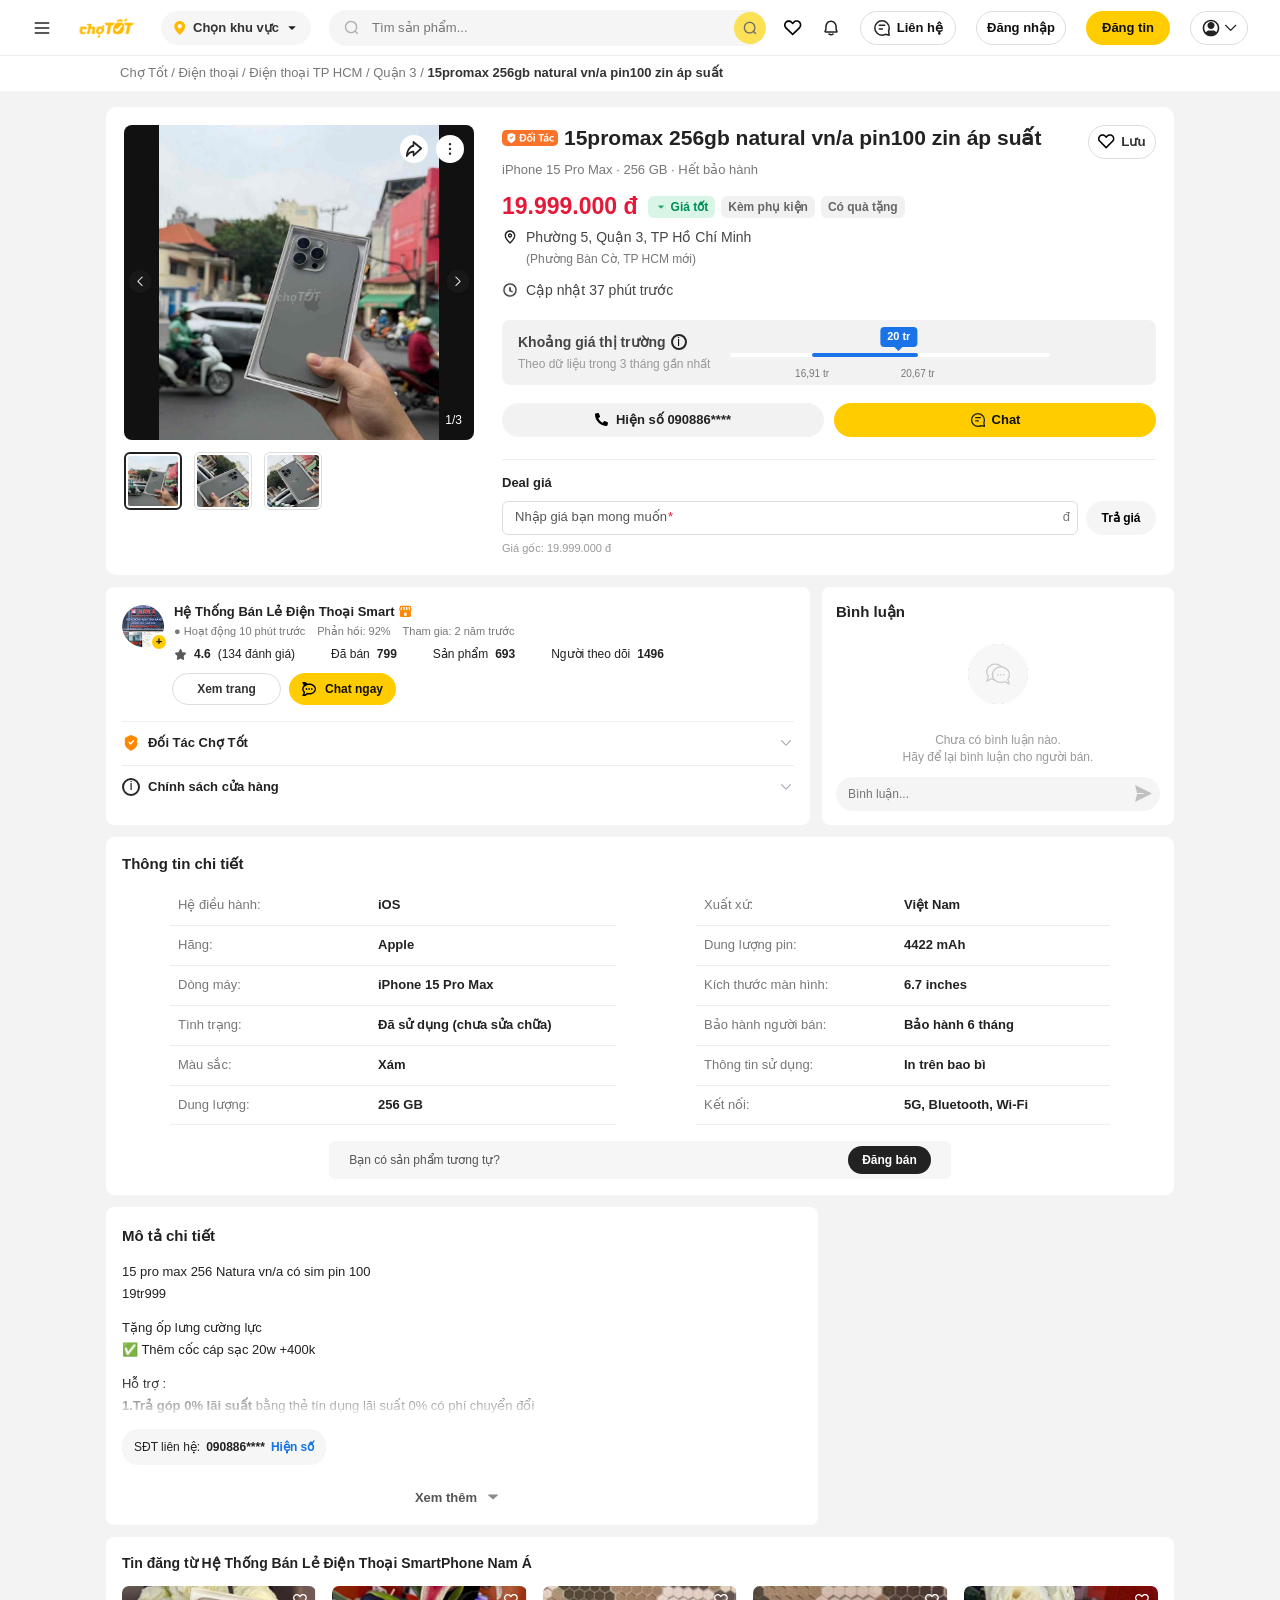
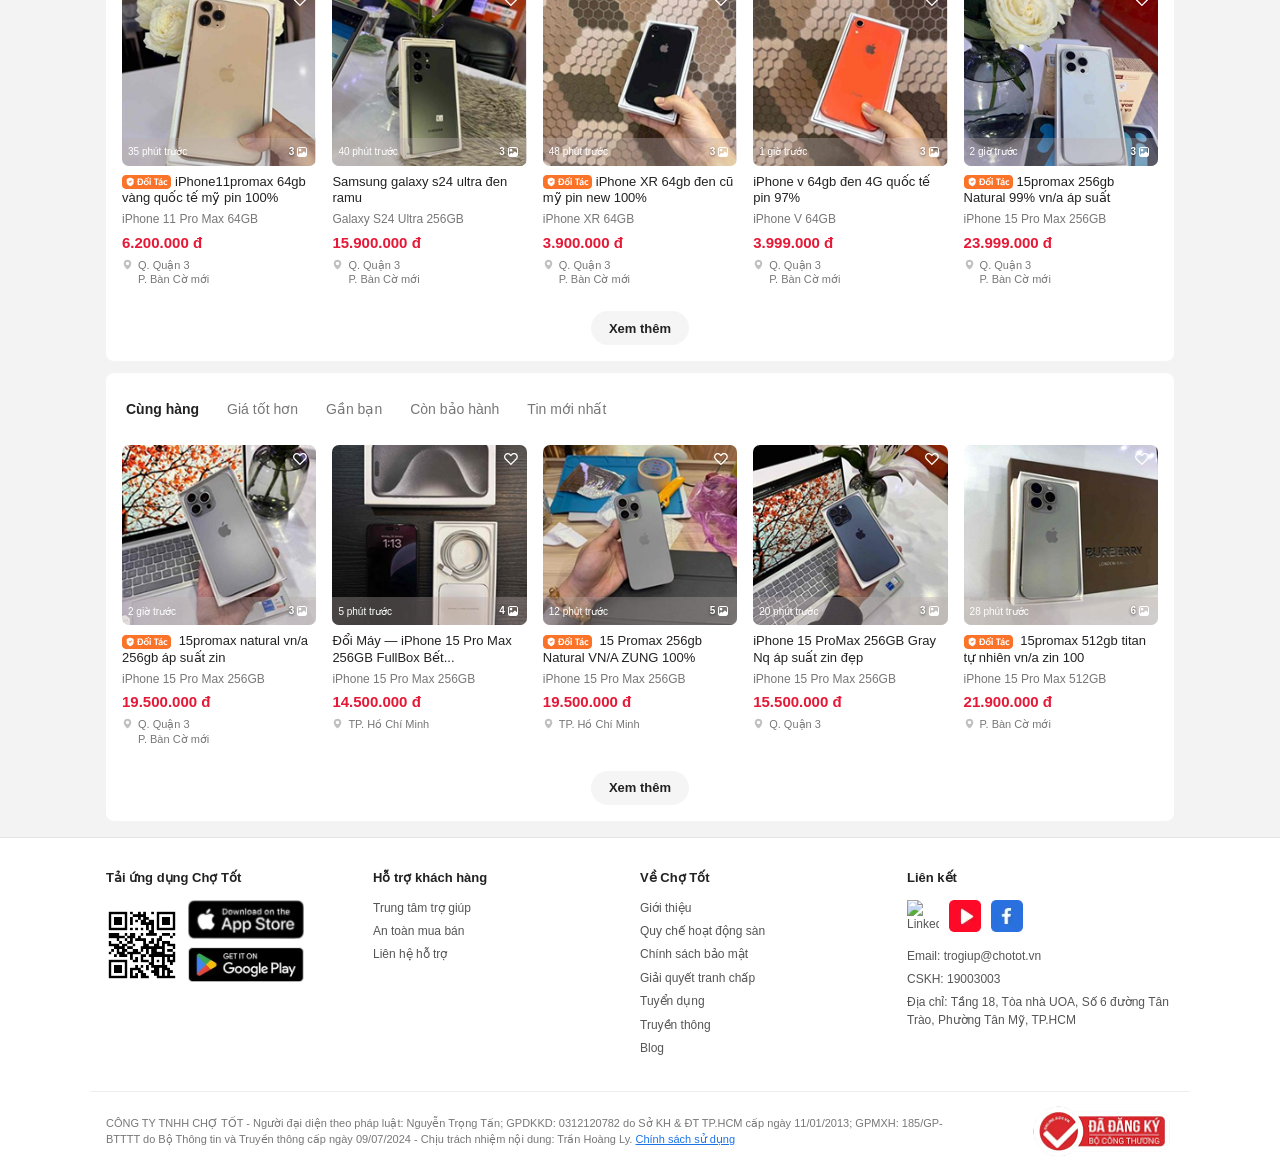
==== elt.html @ 28047e74 "Add all project files" ====
<!DOCTYPE html>
<html lang="vi">
<head>
<meta charset="UTF-8">
<meta name="viewport" content="width=device-width, initial-scale=1.0">
<title>Chi tiết sản phẩm - Chợ Tốt</title>
<link rel="stylesheet" href="elt.css">
</head>
<body>

<!-- HEADER -->
<header class="top-header">
  <div class="header-left">
    <button class="menu-btn"><img src="images/3_gach_ngang.svg" alt="menu"></button>
    <a class="logo" href="https://www.chotot.com/"><img src="images/cho_tot.svg" alt="Chợ Tốt"></a>
    <button class="area-btn">
      <img src="images/dia_diem_vang.svg" alt="" class="area-btn-icon-location">
      Chọn khu vực
      <img src="images/thanh_tam_giac.svg" alt="" class="area-btn-icon-arrow">
    </button>
  </div>

  <div class="search-box search-box--wide">
    <img src="images/tim_kiem.svg" alt="">
    <input type="text" placeholder="Tìm sản phẩm...">
    <img src="images/search_vang.svg" alt="" class="search-vang">
  </div>

  <div class="header-actions header-actions--spaced">
    <button><img src="images/yeu.svg" alt=""></button>
    <button><img src="images/thong_bao.svg" alt=""></button>
    <button class="contact-btn"><img src="images/lien_he.svg" alt=""> Liên hệ</button>
    <button class="login login-btn">Đăng nhập</button>
    <button class="post-btn">Đăng tin</button>
    <button class="user-btn login-btn">
      <img class="user-icon" src="images/icon_user.svg" alt="">
      <img class="user-arrow" src="images/mui_ten.svg" alt="">
  </button>
  </div>
</header>

<div class="breadcrumb">
  <div class="breadcrumb-inner page">
    Chợ Tốt / Điện thoại / Điện thoại TP HCM / Quận 3 / 
    <strong>15promax 256gb natural vn/a pin100 zin áp suất</strong>
  </div>
</div>

<main class="page">

  <!-- PRODUCT HERO: khung trắng đầu tiên (gallery trái + product-info phải) -->
  <section class="product-hero">

    <!-- Gallery -->
    <div class="gallery">
      <!-- Ảnh lớn -->
      <div class="main-photo">
        <img id="main-product-image" src="images/anh_dt1.jpg" alt="Main image">
        <button class="gallery-nav gallery-nav--left" onclick="prevImage()">
          <img src="images/mui_ten_trai_elt.svg" alt="">
        </button>

        <button class="gallery-nav gallery-nav--right" onclick="nextImage()">
          <img src="images/mui_ten_phai_elt.svg" alt="">
        </button>
        <div class="photo-count">1/3</div>
        <div class="photo-tools">
          <button><img src="images/share.svg" alt=""></button>
          <button><img src="images/3_dau_cham_elt.svg" alt=""></button>
        </div>
      </div>

      <!-- Thumbnail nhỏ -->
      <div class="thumb-list">
        <img src="images/anh_dt1.jpg" alt="" onclick="changeImage(this)" class="thumb active">
        <img src="images/anh_dt2.jpg" alt="" onclick="changeImage(this)" class="thumb">
        <img src="images/anh_dt3.jpg" alt="" onclick="changeImage(this)" class="thumb">
      </div>
    </div>

    <!-- Product Info -->
    <div class="product-info">
      <div class="title-row">
        <div>
          <div class="title-heading-row">
            <img class="product-title-partner-icon" src="images/doi_tac.svg" alt="Đối tác">
            <h1 class="product-title">15promax 256gb natural vn/a pin100 zin áp suất</h1>
          </div>
          <p class="meta">iPhone 15 Pro Max · 256 GB · Hết bảo hành</p>
        </div>
        <button class="save-btn"><img src="images/yeu.svg" alt=""> Lưu</button>
      </div>

      <div class="price-row">
        <p class="price">19.999.000 đ</p>

        <div class="price-badges">
          <span class="price-badge price-badge-good">
            <img class="badge-arrow-img" src="images/mui_ten_gia_tot.svg" alt="">
            Giá tốt
          </span>
                    <span class="price-badge">Kèm phụ kiện</span>
          <span class="price-badge">Có quà tặng</span>
        </div>
      </div>
      <div class="address">
        <img src="images/dia_chi_elt.svg" alt="">
        <span class="address-text">Phường 5, Quận 3, TP Hồ Chí Minh<br><small class="address-sub">(Phường Bàn Cờ, TP HCM mới)</small></span>
      </div>
      <div class="time"><img src="images/dong_ho_elt.png" alt=""> <span class="time-text">Cập nhật 37 phút trước</span></div>
      <div class="market-box-wrapper">

        <div class="market-box">
          <div class="market-left-col">
            <div class="market-title">
              <strong class="market-title-text">Khoảng giá thị trường</strong>
              <span class="info-i">i</span>
            </div>
            <div class="market-subtitle-text">Theo dữ liệu trong 3 tháng gần nhất</div>
          </div>

          <div class="market-right-col">
            <div class="market-bar-wrap">
              <div class="market-bar-fill"></div>
              <div class="market-bar-thumb">20 tr</div>
              <div class="market-range">
                <span class="r-left market-value">16,91 tr</span>
                <span class="r-right market-value">20,67 tr</span>
              </div>
            </div>
          </div>
        </div>
      </div>

      

      <div class="contact-bar contact-bar--flex">
        <button class="phone-btn phone-btn--rounded" onclick="showPhoneNumber(this)">
          <img class="phone-btn-icon" src="images/goi.svg" alt="">
          Hiện số 090886****
        </button>
        <a class="chat-btn chat-btn--rounded" href="https://chat.chotot.com/chat/3DuUIQ1m7VkHxF9jQhexRF40J2k" target="_blank">
          <img src="images/lien_he.svg" alt=""> Chat
        </a>
      </div>

      <div class="offer-box">
        <h3>Deal giá</h3>
        <div class="offer-input offer-input--relative">
          <div class="offer-input-inner">
            <input type="text" id="offer-input-field" placeholder=" " class="offer-input-field">
            <span class="offer-placeholder">Nhập giá bạn mong muốn<span class="offer-required">*</span></span>
            <span class="offer-currency">đ</span>
          </div>
          <button>Trả giá</button>
        </div>
        <p>Giá gốc: 19.999.000 đ</p>
      </div>
    </div>

  </section>

  <!-- DƯỚI HERO: Seller (trái) + Bình luận (phải) -->
  <div class="seller-comment-row seller-comment-row--grid">

    <!-- Seller card -->
    <div class="box seller-card-v2">
      <!-- Hàng 1: avatar + tên + meta ngang -->
      <div class="sc-top">
        <div class="sc-avatar-wrap">
          <a href="https://www.chotot.com/cua-hang/hethongbanledienthoaismartphonenama?event_source=ad_view#ad_view" target="_blank"><img class="sc-avatar sc-avatar--lg" src="images/shop_elt.png" alt=""></a>
          
          <span class="sc-badge-plus">+</span>
        </div>
        <div class="sc-meta sc-meta--flex">
          <a href="https://www.chotot.com/cua-hang/hethongbanledienthoaismartphonenama?event_source=ad_view#ad_view" target="_blank">
            <h3 class="sc-name">
              Hệ Thống Bán Lẻ Điện Thoại Smart 
              <img src="images/nha_cam_elt.svg" alt="" class="sc-verified-icon">
            </h3>
          </a>
          
          <div class="sc-activity-row">
            <span>● Hoạt động 10 phút trước</span>
            <span>Phản hồi: 92%</span>
            <span>Tham gia: 2 năm trước</span>
          </div>
          <!-- Stats ngang -->
          <div class="sc-stats-row">
            <span class="sc-stat-item sc-stat-item--rating"><img src="images/sao_nho_elt.svg" alt="" class="sc-star-icon"> <strong>4.6</strong> (134 đánh giá)</span>
            <span class="sc-stat-item">Đã bán <strong>799</strong></span>
            <span class="sc-stat-item">Sản phẩm <strong>693</strong></span>
            <span class="sc-stat-item">Người theo dõi <strong>1496</strong></span>
          </div>
        </div>
      </div>

      <!-- Hàng 2: nút Xem trang + Chat ngay -->
      <div class="sc-actions sc-actions--custom">
        <button class="btn-view-shop btn-view-shop--sm">Xem trang</button>
        <button class="btn-chat-now btn-chat-now--sm">
          <img src="images/chat_ngay_elt.svg" alt="" class="btn-chat-icon"> Chat ngay
        </button>
      </div>

      <!-- Accordion: Đối Tác Chợ Tốt -->
      <div class="accordion-row">
        <span class="accordion-left">
          <img src="images/doi_tac_cho_tot.svg" alt="">
          Đối Tác Chợ Tốt
        </span>
        <span class="accordion-right">
          <img src="images/xuong_doi_tac_cho_tot.svg" alt="">
        </span>
      </div>

      <!-- Accordion: Chính sách cửa hàng -->
      <!-- Accordion: Chính sách cửa hàng -->
      <div class="accordion-shop">
        <span class="accordion-left">
          <span class="info-i">i</span>
          Chính sách cửa hàng
        </span>
        <span class="accordion-right">
          <img src="images/xuong_doi_tac_cho_tot.svg" alt="">
        </span>
      </div>
    </div>

    <!-- Bình luận -->
    <aside class="comment-box">
      <h2>Bình luận</h2>
      <div class="empty-comment">
        <img src="images/binh_luan_elt.png" alt="">
        <p>Chưa có bình luận nào.<br>Hãy để lại bình luận cho người bán.</p>
      </div>
      <div class="comment-input">
        <input type="text" placeholder="Bình luận...">
        <button><img src="images/mui_ten_gui_elt.svg" alt=""></button>
      </div>
    </aside>

  </div>

  <!-- Thông tin chi tiết + Mô tả (full width dưới seller+comment) -->
  <div class="detail-column">

    <section class="box specs">
      <h2>Thông tin chi tiết</h2>
      <div class="specs-2col">
        <div class="spec-row"><span>Hệ điều hành:</span><strong>iOS</strong></div>
        <div class="spec-row"><span>Xuất xứ:</span><strong>Việt Nam</strong></div>
        <div class="spec-row"><span>Hãng:</span><strong>Apple</strong></div>
        <div class="spec-row"><span>Dung lượng pin:</span><strong>4422 mAh</strong></div>
        <div class="spec-row"><span>Dòng máy:</span><strong>iPhone 15 Pro Max</strong></div>
        <div class="spec-row"><span>Kích thước màn hình:</span><strong>6.7 inches</strong></div>
        <div class="spec-row"><span>Tình trạng:</span><strong>Đã sử dụng (chưa sửa chữa)</strong></div>
        <div class="spec-row"><span>Bảo hành người bán:</span><strong>Bảo hành 6 tháng</strong></div>
        <div class="spec-row"><span>Màu sắc:</span><strong>Xám</strong></div>
        <div class="spec-row"><span>Thông tin sử dụng:</span><strong>In trên bao bì</strong></div>
        <div class="spec-row"><span>Dung lượng:</span><strong>256 GB</strong></div>
        <div class="spec-row"><span>Kết nối:</span><strong>5G, Bluetooth, Wi-Fi</strong></div>
      </div>
      <div class="report-row report-row--centered">
        <span>Bạn có sản phẩm tương tự?</span>
        <button>Đăng bán</button>
      </div>
    </section>

    <section class="box detail-desc detail-desc--styled">
      <h2>Mô tả chi tiết</h2>
      <div class="desc-collapsible collapsed" id="descContent">
        <p>15 pro max 256 Natura vn/a có sim pin 100<br>19tr999</p>
        <p class="desc-para">Tặng ốp lưng cường lực<br>✅ Thêm cốc cáp sạc 20w +400k</p>
        <p class="desc-para">Hỗ trợ :<br>
          <strong>1.Trả góp 0% lãi suất</strong> bằng thẻ tín dụng lãi suất 0% có phí chuyển đổi<br>
          2. Hỗ trợ trả góp bằng CMND và bằng lái hoặc căn cước công dân có chíp - Hồ sơ đơn giản - Chỉ cần CCCD - Duyệt nhanh 20 phút nhận máy ngay.
        </p>
        <p class="desc-para">🏠 Store 1: <strong>175 Cách Mạng Tháng 8, P.5, Q.3, TP.HCM.</strong></p>
      </div>
      <div class="phone-mini phone-mini--spaced">
        SĐT liên hệ: <strong class="hidden-phone">090886****</strong>
        <button class="btn-show-number" onclick="showPhoneNumberMini(this)">Hiện số</button>
      </div>
      <button class="show-more-btn" id="showMoreBtn" onclick="toggleDesc()">
        Xem thêm <img id="arrowImg" src="images/tam_giac_mo.svg" alt="" >
      </button>
    </section>
    

  </div>
  <!-- Tin đăng từ shop -->
  <section class="similar-section">
    <p class="shop-heading">Tin đăng từ <a href="#">Hệ Thống Bán Lẻ Điện Thoại SmartPhone Nam Á</a></p>
    <div class="product-grid">
      <article class="listing-card">
        <div class="listing-img">
          <img src="images/rao1.png" alt="">
          <span>35 phút trước</span>
          <button class="card-btn-heart">
            <img src="images/tym_rao_elt.svg" alt="Yêu thích">
          </button>

          <div class="card-btn-image-wrap">
            <b class="card-btn-image-number">3</b>
            <img class="card-btn-image" src="images/anh_rao_elt.svg" alt="">
          </div>
        </div>
        <h3 class="listing-title"><img src="images/doi_tac.svg" alt="Đối tác"><span>iPhone11promax 64gb vàng quốc tế mỹ pin 100%</span></h3>
        <p class="listing-meta">iPhone 11 Pro Max 64GB</p>
        <strong>6.200.000 đ</strong>
        <p class="listing-location"><img src="images/dia_chi.svg" alt=""> Q. Quận 3<br>P. Bàn Cờ mới</p>
      </article>
      <article class="listing-card">
        <div class="listing-img"><img src="images/rao2.png" alt=""><span>40 phút trước</span><button class="card-btn-heart"><img src="images/tym_rao_elt.svg" alt="Yêu thích"></button>
          <div class="card-btn-image-wrap">
            <b class="card-btn-image-number">3</b>
            <img class="card-btn-image" src="images/anh_rao_elt.svg" alt="">
          </div>
        </div>
        <h3 class="listing-title"><span>Samsung galaxy s24 ultra đen ramu</span></h3>
        <p class="listing-meta">Galaxy S24 Ultra 256GB</p>
        <strong>15.900.000 đ</strong>
        <p class="listing-location"><img src="images/dia_chi.svg" alt=""> Q. Quận 3<br>P. Bàn Cờ mới</p>
      </article>
      <article class="listing-card">
        <div class="listing-img"><img src="images/rao3.png" alt=""><span>48 phút trước</span><button class="card-btn-heart"><img src="images/tym_rao_elt.svg" alt="Yêu thích"></button>
          <div class="card-btn-image-wrap">
            <b class="card-btn-image-number">3</b>
            <img class="card-btn-image" src="images/anh_rao_elt.svg" alt="">
          </div>
        </div>
        <h3 class="listing-title"><img src="images/doi_tac.svg" alt="Đối tác"><span>iPhone XR 64gb đen cũ mỹ pin new 100%</span></h3>
        <p class="listing-meta">iPhone XR 64GB</p>
        <strong>3.900.000 đ</strong>
        <p class="listing-location"><img src="images/dia_chi.svg" alt=""> Q. Quận 3<br>P. Bàn Cờ mới</p>
      </article>
      <article class="listing-card">
        <div class="listing-img"><img src="images/rao4.png" alt=""><span>1 giờ trước</span><button class="card-btn-heart"><img src="images/tym_rao_elt.svg" alt="Yêu thích"></button>
          <div class="card-btn-image-wrap">
            <b class="card-btn-image-number">3</b>
            <img class="card-btn-image" src="images/anh_rao_elt.svg" alt="">
          </div>
        </div>
        <h3 class="listing-title"><span>iPhone v 64gb đen 4G quốc tế pin 97%</span></h3>
        <p class="listing-meta">iPhone V 64GB</p>
        <strong>3.999.000 đ</strong>
        <p class="listing-location"><img src="images/dia_chi.svg" alt=""> Q. Quận 3<br>P. Bàn Cờ mới</p>
      </article>
      <article class="listing-card">
        <div class="listing-img"><img src="images/rao5.png" alt=""><span>2 giờ trước</span><button class="card-btn-heart"><img src="images/tym_rao_elt.svg" alt="Yêu thích"></button>
          <div class="card-btn-image-wrap">
            <b class="card-btn-image-number">3</b>
            <img class="card-btn-image" src="images/anh_rao_elt.svg" alt="">
          </div>
        </div>
        <h3 class="listing-title"><img src="images/doi_tac.svg" alt="Đối tác"><span>15promax 256gb Natural 99% vn/a áp suất</span></h3>
        <p class="listing-meta">iPhone 15 Pro Max 256GB</p>
        <strong>23.999.000 đ</strong>
        <p class="listing-location"><img src="images/dia_chi.svg" alt=""> Q. Quận 3<br>P. Bàn Cờ mới</p>
      </article>
    </div>
    <button class="load-more">Xem thêm</button>
  </section>

  <!-- Tabs: Cùng hàng / Giá tốt hơn / Gần bạn / Còn bảo hành / Tin mới nhất -->
  <!-- Tabs: Cùng hàng / Giá tốt hơn / Gần bạn / Còn bảo hành / Tin mới nhất -->
  <section class="similar-section">
    <div class="tab-bar">
      <button class="tab-btn active" onclick="setTab(this, 'cung-hang')">Cùng hàng</button>
      <button class="tab-btn" onclick="setTab(this, 'gia-tot-hon')">Giá tốt hơn</button>
      <button class="tab-btn" onclick="setTab(this, 'cung-hang')">Gần bạn</button>
      <button class="tab-btn" onclick="setTab(this, 'gia-tot-hon')">Còn bảo hành</button>
      <button class="tab-btn" onclick="setTab(this, 'cung-hang')">Tin mới nhất</button>
    </div>

    <!-- TAB: CÙNG HÀNG -->
    <div class="product-grid tab-content active" id="cung-hang">
      <article class="listing-card">
        <div class="listing-img">
          <img src="images/cunghang_1.png" alt="">
          <span>2 giờ trước</span>
          <button class="card-btn-heart">
            <img src="images/tym_rao_elt.svg" alt="Yêu thích">
          </button>
          <div class="card-btn-image-wrap">
            <b class="card-btn-image-number">3</b>
            <img class="card-btn-image" src="images/anh_rao_elt.svg" alt="">
          </div>
        </div>
        <h3 class="listing-title">
          <img src="images/doi_tac.svg" alt="Đối tác">
          <span>15promax natural vn/a 256gb áp suất zin</span>
        </h3>
        <p class="listing-meta">iPhone 15 Pro Max 256GB</p>
        <strong>19.500.000 đ</strong>
        <p class="listing-location">
          <img src="images/dia_chi.svg" alt=""> Q. Quận 3<br>P. Bàn Cờ mới
        </p>
      </article>

      <article class="listing-card">
        <div class="listing-img">
          <img src="images/cunghang_2.png" alt="">
          <span>5 phút trước</span>
          <button class="card-btn-heart">
            <img src="images/tym_rao_elt.svg" alt="Yêu thích">
          </button>
          <div class="card-btn-image-wrap">
            <b class="card-btn-image-number">4</b>
            <img class="card-btn-image" src="images/anh_rao_elt.svg" alt="">
          </div>
        </div>
        <h3 class="listing-title">
          <span>Đổi Máy — iPhone 15 Pro Max 256GB FullBox Bết...</span>
        </h3>
        <p class="listing-meta">iPhone 15 Pro Max 256GB</p>
        <strong>14.500.000 đ</strong>
        <p class="listing-location">
          <img src="images/dia_chi.svg" alt=""> TP. Hồ Chí Minh
        </p>
      </article>

      <article class="listing-card">
        <div class="listing-img">
          <img src="images/cunghang_3.png" alt="">
          <span>12 phút trước</span>
          <button class="card-btn-heart">
            <img src="images/tym_rao_elt.svg" alt="Yêu thích">
          </button>
          <div class="card-btn-image-wrap">
            <b class="card-btn-image-number">5</b>
            <img class="card-btn-image" src="images/anh_rao_elt.svg" alt="">
          </div>
        </div>
        <h3 class="listing-title">
          <img src="images/doi_tac.svg" alt="Đối tác">
          <span>15 Promax 256gb Natural VN/A ZUNG 100%</span>
        </h3>
        <p class="listing-meta">iPhone 15 Pro Max 256GB</p>
        <strong>19.500.000 đ</strong>
        <p class="listing-location">
          <img src="images/dia_chi.svg" alt=""> TP. Hồ Chí Minh
        </p>
      </article>

      <article class="listing-card">
        <div class="listing-img">
          <img src="images/cunghang_4.png" alt="">
          <span>20 phút trước</span>
          <button class="card-btn-heart">
            <img src="images/tym_rao_elt.svg" alt="Yêu thích">
          </button>
          <div class="card-btn-image-wrap">
            <b class="card-btn-image-number">3</b>
            <img class="card-btn-image" src="images/anh_rao_elt.svg" alt="">
          </div>
        </div>
        <h3 class="listing-title">
          <span>iPhone 15 ProMax 256GB Gray Nq áp suất zin đẹp</span>
        </h3>
        <p class="listing-meta">iPhone 15 Pro Max 256GB</p>
        <strong>15.500.000 đ</strong>
        <p class="listing-location">
          <img src="images/dia_chi.svg" alt=""> Q. Quận 3
        </p>
      </article>

      <article class="listing-card">
        <div class="listing-img">
          <img src="images/cunghang_5.png" alt="">
          <span>28 phút trước</span>
          <button class="card-btn-heart">
            <img src="images/tym_rao_elt.svg" alt="Yêu thích">
          </button>
          <div class="card-btn-image-wrap">
            <b class="card-btn-image-number">6</b>
            <img class="card-btn-image" src="images/anh_rao_elt.svg" alt="">
          </div>
        </div>
        <h3 class="listing-title">
          <img src="images/doi_tac.svg" alt="Đối tác">
          <span>15promax 512gb titan tự nhiên vn/a zin 100</span>
        </h3>
        <p class="listing-meta">iPhone 15 Pro Max 512GB</p>
        <strong>21.900.000 đ</strong>
        <p class="listing-location">
          <img src="images/dia_chi.svg" alt=""> P. Bàn Cờ mới
        </p>
      </article>
    </div>

    <!-- TAB: GIÁ TỐT HƠN -->
    <div class="product-grid tab-content" id="gia-tot-hon">
      <article class="listing-card">
        <div class="listing-img">
          <img src="images/giatothon_1.png" alt="">
          <span>30 phút trước</span>

          <img class="card-video-icon" src="images/video.svg" alt="Video">

          <button class="card-btn-heart">
            <img src="images/tym_rao_elt.svg" alt="Yêu thích">
          </button>

          <div class="card-btn-image-wrap">
            <b class="card-btn-image-number">6</b>
            <img class="card-btn-image" src="images/anh_rao_elt.svg" alt="">
          </div>
        </div>
        <h3 class="listing-title">
          <span>Apple iPhone 15 Pro Max 256GB VN/A</span>
        </h3>
        <p class="listing-meta">iPhone 15 Pro Max 256GB</p>
        <strong>18.900.000 đ</strong>
        <p class="listing-location">
          <img src="images/dia_chi.svg" alt=""> Q. Quận 3
        </p>
      </article>

      <article class="listing-card">
        <div class="listing-img">
          <img src="images/giatothon_2.png" alt="">
          <span>35 phút trước</span>
          <button class="card-btn-heart">
            <img src="images/tym_rao_elt.svg" alt="Yêu thích">
          </button>
          <div class="card-btn-image-wrap">
            <b class="card-btn-image-number">5</b>
            <img class="card-btn-image" src="images/anh_rao_elt.svg" alt="">
          </div>
        </div>
        <h3 class="listing-title">
          <img src="images/doi_tac.svg" alt="Đối tác">
          <span>15promax-natural 256GB VN/A đẹp keng áp suất zin</span>
        </h3>
        <p class="listing-meta">iPhone 15 Pro Max 256GB</p>
        <strong>18.999.000 đ</strong>
        <p class="listing-location">
          <img src="images/dia_chi.svg" alt=""> Q. Quận 3
        </p>
      </article>

      <article class="listing-card">
        <div class="listing-img">
          <img src="images/giatothon_3.png" alt="">
          <img class="card-video-icon" src="images/video.svg" alt="Video">
          <span>42 phút trước</span>
          <button class="card-btn-heart">
            <img src="images/tym_rao_elt.svg" alt="Yêu thích">
          </button>
          <div class="card-btn-image-wrap">
            <b class="card-btn-image-number">3</b>
            <img class="card-btn-image" src="images/anh_rao_elt.svg" alt="">
          </div>
        </div>
        <h3 class="listing-title">
          <span>Samsung Galaxy s24 ultra đen ramu fullbox</span>
        </h3>
        <p class="listing-meta">Galaxy S24 Ultra 256GB</p>
        <strong>17.990.000 đ</strong>
        <p class="listing-location">
          <img src="images/dia_chi.svg" alt=""> TP. Hồ Chí Minh
        </p>
      </article>

      <article class="listing-card">
        <div class="listing-img">
          <img src="images/giatothon_4.png" alt="">
          <span>50 phút trước</span>
          <button class="card-btn-heart">
            <img src="images/tym_rao_elt.svg" alt="Yêu thích">
          </button>
          <div class="card-btn-image-wrap">
            <b class="card-btn-image-number">5</b>
            <img class="card-btn-image" src="images/anh_rao_elt.svg" alt="">
          </div>
        </div>
        <h3 class="listing-title">
          <img src="images/doi_tac.svg" alt="Đối tác">
          <span>15promax 256GB Natural VN/A đen áp suất zin fullbox</span>
        </h3>
        <p class="listing-meta">iPhone 15 Pro Max 256GB</p>
        <strong>16.500.000 đ</strong>
        <p class="listing-location">
          <img src="images/dia_chi.svg" alt=""> TP. Hồ Chí Minh
        </p>
      </article>

      <article class="listing-card">
        <div class="listing-img">
          <img src="images/giatothon_5.png" alt="">
          <span>1 giờ trước</span>
          <button class="card-btn-heart">
            <img src="images/tym_rao_elt.svg" alt="Yêu thích">
          </button>
          <div class="card-btn-image-wrap">
            <b class="card-btn-image-number">4</b>
            <img class="card-btn-image" src="images/anh_rao_elt.svg" alt="">
          </div>
        </div>
        <h3 class="listing-title">
          <span>Apple iPhone 15 Pro Max 256GB Nature VN/A</span>
        </h3>
        <p class="listing-meta">iPhone 15 Pro Max 256GB</p>
        <strong>18.800.000 đ</strong>
        <p class="listing-location">
          <img src="images/dia_chi.svg" alt=""> Q. Quận 3
        </p>
      </article>
    </div>


    <button class="load-more">Xem thêm</button>
  </section>

</main>

<footer class="footer">
  <div class="footer-inner">
    <div class="footer-col">
      <h3>Tải ứng dụng Chợ Tốt</h3>
      <div class="app-row">
        <img class="qr" src="images/qr.svg" alt="">
        <div>
          <a href="https://apps.apple.com/us/app/ch%E1%BB%A3-t%E1%BB%91t-chuy%C3%AAn-mua-b%C3%A1n-online/id790034666" target="_blank">
              <img src="images/app_store.svg" alt="App Store">
          </a>
          <a href="https://play.google.com/store/apps/details?id=com.chotot.vn" target="_blank">
              <img src="images/google_play.svg" alt="Google Play">
          </a> 
        </div>
      </div>
    </div>
    <div class="footer-col">
      <h3>Hỗ trợ khách hàng</h3>
      <a href="#">Trung tâm trợ giúp</a>
      <a href="#">An toàn mua bán</a>
      <a href="#">Liên hệ hỗ trợ</a>
    </div>
    <div class="footer-col">
      <h3>Về Chợ Tốt</h3>
      <a href="#">Giới thiệu</a>
      <a href="#">Quy chế hoạt động sàn</a>
      <a href="#">Chính sách bảo mật</a>
      <a href="#">Giải quyết tranh chấp</a>
      <a href="#">Tuyển dụng</a>
      <a href="#">Truyền thông</a>
      <a href="#">Blog</a>
    </div>
    <div class="footer-col">
      <h3>Liên kết</h3>
      <div class="socials">
        <a href="https://vn.linkedin.com/company/cho-tot" target="_blank">
            <img src="images/linkedin.svg" alt="LinkedIn">
        </a>

        <a href="https://www.youtube.com/@ChototVN" target="_blank">
            <img src="images/youtube.svg" alt="YouTube">
        </a>

        <a href="https://www.facebook.com/chotot.vn" target="_blank">
            <img src="images/facebook.svg" alt="Facebook">
        </a>
      </div>
      <p>Email: trogiup@chotot.vn</p>
      <p>CSKH: 19003003</p>
      <p>Địa chỉ: Tầng 18, Tòa nhà UOA, Số 6 đường Tân Trào, Phường Tân Mỹ, TP.HCM</p>
    </div>
  </div>
  <div class="footer-bottom">
    <p>
      CÔNG TY TNHH CHỢ TỐT - Người đại diện theo pháp luật: Nguyễn Trọng Tấn; 
      GPDKKD: 0312120782 do Sở KH & ĐT TP.HCM cấp ngày 11/01/2013; 
      GPMXH: 185/GP-BTTTT do Bộ Thông tin và Truyền thông cấp ngày 09/07/2024 - 
      Chịu trách nhiệm nội dung: Trần Hoàng Ly. <a href="https://trogiup.chotot.com/nguoi-ban/thoa-thuan-cung-cap-va-su-dung-dich-vu-mang-xa-hoi-chotot-com/?_gl=1*63tys8*_gcl_aw*R0NMLjE3Nzk5NTc1NzMuQ2owS0NRand6OV9RQmhEX0FSSXNBRG5TQ2ZCT0JBb3lTblhfdkdCenVhcUJfcE1YTmxuYlVZR3FfdmpVaFNybWo0YkNVWlNaaTJjbXdQY2FBcENERUFMd193Y0I.*_gcl_au*NzQ2ODQxNzE0LjE3NzU3MTYxMDQ.*_ga*MTQ0OTIzNTIwNC4xNzc1NzE2MTA0*_ga_XQVN5K27XX*czE3ODAwNzM4MzMkbzY4JGcxJHQxNzgwMDczODQ4JGo1MiRsMCRoMA..&_ga=2.17069041.955919949.1779848017-1449235204.1775716104&_gac=1.225982952.1779957573.Cj0KCQjwz9_QBhD_ARIsADnSCfBOBAoySnX_vGBzuaqB_pMXNlnbUYGq_vjUhSrmj4bCUZSZi2cmwPcaApCDEALw_wcB" class="footer-link" target="_blank">Chính sách sử dụng</a>
    </p>
    <img src="images/cert.png" alt="Chứng nhận">
  </div>
</footer>


  <script src="main_elt.js"></script>
</body>
</html>
---- elt.css ----
* {
    margin: 0;
    padding: 0;
    box-sizing: border-box;
}

html {
    font-size: 14px;
}

body {
    font-family: Arial, Helvetica, sans-serif;
    color: #222;
    background: #f3f3f3;
    line-height: 1.45;
}

img {
    display: block;
    max-width: 100%;
}

button,
input {
    font-family: inherit;
}

button {
    cursor: pointer;
    border: none;
    background: none;
}

a {
    color: inherit;
    text-decoration: none;
}

/* HEADER */

.top-header {
    height: 56px;
    background: #fff;
    display: flex;
    align-items: center;
    gap: 18px;
    padding: 0 32px;
    border-bottom: 1px solid #eee;
    position: sticky;
    top: 0;
    z-index: 20;
}

.header-left {
    display: flex;
    align-items: center;
    gap: 16px;
    flex-shrink: 0;
}

.menu-btn img {
    width: 20px;
    height: 20px;
}

.logo img {
    height: 28px;
    width: auto;
}

.area-btn {
    height: 34px;
    padding: 0 12px;
    display: flex;
    align-items: center;
    gap: 6px;
    background: #f6f6f6;
    border-radius: 18px;
    font-size: 13px;
    font-weight: 600;
    color: #333;
}

.area-btn img {
    width: 14px;
    height: 14px;
}

.search-box {
    flex: 1;
    max-width: 650px;
    height: 36px;
    background: #f5f5f5;
    border-radius: 20px;
    display: flex;
    align-items: center;
    overflow: hidden;
}

.search-box > img {
    width: 17px;
    height: 17px;
    margin-left: 14px;
    opacity: 0.65;
}

.search-box input {
    flex: 1;
    height: 100%;
    border: none;
    outline: none;
    background: transparent;
    padding: 0 12px;
    color: #333;
    font-size: 13px;
}

.search-box button {
    width: 36px;
    height: 36px;
    display: grid;
    place-items: center;
    background: #ffcc00;
    border-radius: 50%;
    flex-shrink: 0;
}
.search-box {
    flex: 1;
    max-width: 650px;
    height: 36px;
    background: #f5f5f5;
    border-radius: 20px;
    display: flex;
    align-items: center;
    overflow: hidden;
}

.search-box > img {
    width: 17px;
    height: 17px;
    margin-left: 14px;
    opacity: 0.65;
}

.search-box input {
    flex: 1;
    height: 100%;
    border: none;
    outline: none;
    background: transparent;
    padding: 0 12px;
    color: #333;
    font-size: 13px;
}

.search-box button {
    width: 36px;
    height: 36px;
    display: grid;
    place-items: center;
    background: #ffcc00;
    border-radius: 50%;
    flex-shrink: 0;
}
.search-box img.search-vang {
    width: 32px;
    height: 32px;
}

.login-btn {
    gap: 6px;               /* nếu cần icon bên trái */
    padding: 0 12px;        /* khoảng cách trong nút */
    border: 1px solid #ddd; /* viền xám nhạt */
    border-radius: 18px;    /* bo tròn */
    display: flex;
    align-items: center;
    justify-content: center;
    font-size: 13px;
    font-weight: 600;
    color: #111;
    background: #fff;       /* nền trắng */
    cursor: pointer;
}
.search-box button img {
    width: 15px;
    height: 15px;
}

.header-actions {
    display: flex;
    align-items: center;
    gap: 12px;
    flex-shrink: 0;
}

.header-actions > button {
    height: 34px;
    display: flex;
    align-items: center;
    justify-content: center;
    color: #111;
    font-size: 13px;
    font-weight: 600;
    white-space: nowrap;
}

.header-actions img {
    width: 18px;
    height: 18px;
}
.user-btn {
    display: flex;
    align-items: center;
    justify-content: center;
    gap: 6px;                 /* khoảng cách giữa icon và mũi tên */
    padding: 0 12px;           /* padding giống nút liên hệ */
    border: 1px solid #ddd;    /* viền giống liên hệ */
    border-radius: 18px;       /* bo tròn */
    background: #fff;
    height: 34px;              /* cao bằng nút liên hệ */
    cursor: pointer;
}

.user-btn .user-icon {
    width: 20px;               /* icon-user to hơn */
    height: 20px;
}

.user-btn .user-arrow {
    width: 12px;               /* kích thước mũi tên */
    height: 12px;
}
.contact-btn {
    gap: 6px;
    padding: 0 12px;
    border: 1px solid #ddd;
    border-radius: 18px;
}

.login-btn {
    padding: 0 10px;
}

.post-btn {
    padding: 0 16px;
    background: #ffcc00 !important;
    border-radius: 18px;
}

.user-btn {
    gap: 4px;
}

/* PAGE */

.page {
    width: 100%;
    max-width: 1100px;
    margin: 0 auto;
    padding: 16px 0;
}
.breadcrumb {
    background-color: #fff;   /* nền trắng */
    padding: 8px 16px;        /* khoảng cách xung quanh text */
    font-size: 16px;
    color: #777;
    margin: 0;                /* loại bỏ margin */
    width: 100%;              /* full chiều ngang màn hình */
    box-sizing: border-box;   /* padding không làm tràn */
    position: relative;
    top: 0;                   /* nếu muốn sát header */
    z-index: 10;              /* hiển thị trên các layer khác nếu cần */
}
/* Breadcrumb full-width background nhưng text căn với .page */
.breadcrumb {
    background-color: #fff;       /* nền trắng full-width */
    padding: 8px 0;               /* padding top-bottom */
    width: 100%;
}

.breadcrumb-inner {
    width: 100%;
    max-width: 1000px;       /* khớp với .page */
    margin: 0 auto;
    padding: 0 16px 0 36px;
    font-size: 13px;
    color: #777;
}
.breadcrumb strong {
    color: #333;             /* phần nổi bật */
}

/* PRODUCT HERO */

.product-hero {
    background: #fff;
    border-radius: 10px;
    padding: 18px;
    display: grid;
    grid-template-columns: 330px 1fr;
    gap: 28px;
}

.gallery {
    min-width: 0;
}

.main-photo {
    height: 315px;
    background: #111;
    border-radius: 8px;
    overflow: hidden;
    position: relative;
}

.main-photo > img {
    width: 100%;
    height: 100%;
    object-fit: cover;
}

.gallery-nav {
    width: 28px;
    height: 44px;
    position: absolute;
    top: 50%;
    transform: translateY(-50%);
    display: grid;
    place-items: center;
    opacity: 0.9;
}

.gallery-nav img {
    width: 30px;
    height: 30px;
    cursor: pointer;
}

.gallery-nav--left {
    left: 2px;
}

.gallery-nav--right {
    right: 2px;
}

.photo-count {
    position: absolute;
    right: 12px;
    bottom: 10px;
    color: #fff;
    font-size: 12px;
}

.photo-tools {
    position: absolute;
    top: 10px;
    right: 10px;
    display: flex;
    gap: 8px;
}

.photo-tools button {
    width: 28px;
    height: 28px;
    background: #fff;
    border-radius: 50%;
    display: grid;
    place-items: center;
}

.photo-tools img {
    width: 16px;
    height: 16px;
}

.thumb-list {
    display: flex;
    gap: 12px;
    margin-top: 12px;
}

.thumb {
    width: 58px;
    height: 58px;
    border-radius: 6px;
    overflow: hidden;
    border: 1px solid #ddd;
    padding: 2px;
    cursor: pointer;
}
.thumb:hover {
    border-color: #222; /* Có thể thêm highlight khi hover */
}
.thumb.active {
    border: 2px solid #222;
}
/* Ảnh trong main-photo hẹp hơn theo chiều ngang, căn giữa */
#main-product-image {
    width: 80%;       /* chiếm 80% khung main-photo, bạn có thể giảm hơn nếu muốn hẹp hơn */
    height: auto;     /* chiều cao tự động theo tỉ lệ */
    display: block;
    margin: 0 auto;   /* căn giữa ảnh trong khung */
    border-radius: 0; /* nếu muốn bo góc */
}

.thumb img {
    width: 100%;
    height: 100%;
    object-fit: cover;
    border-radius: 4px;
}

.product-info {
    min-width: 0;
}

.title-row {
    display: flex;
    align-items: flex-start;
    justify-content: space-between;
    gap: 16px;
}

.title-row h1 {
    font-size: 21px;
    line-height: 1.25;
    color: #222;
    font-weight: 700;
    margin-bottom: 6px;
}

.meta {
    font-size: 13px;
    color: #777;
}

.save-btn {
    min-width: 68px;
    height: 34px;
    border: 1px solid #ddd;
    border-radius: 18px;
    display: flex;
    align-items: center;
    justify-content: center;
    gap: 6px;
    font-weight: 600;
    color: #333;
    background: #fff;
}

.save-btn img {
    width: 17px;
    height: 17px;
}

.price {
    margin-top: 10px;
    color: #e51937;
    font-size: 23px;
    font-weight: 700;
}

.address {
    display: flex;
    gap: 8px;
}

.address img {
    width: 16px;
    height: 16px;
    flex-shrink: 0;
    position: relative;
    top: 6px;  /* dịch lên trên 4px, tăng/giảm tùy ý */
}
.address span {
    display: inline-block; /* đảm bảo margin-top có hiệu lực */
    margin-top: 4px;       /* điều chỉnh số px để dịch xuống */
}
.time {
    display: flex;
    align-items: flex-start;
    gap: 8px;
}

.time img {
    width: 16px;
    height: 16px;
    flex-shrink: 0;
    position: relative;
    top: 2px;
}
.address small {
    color: #777;
    font-size: 12px;
}
/* Giữ khoảng cách giữa 2 cụm address và time */
.address {
    margin-bottom: 12px;  /* cách ra khỏi time */
}

/* Nếu muốn hai cụm nằm ngang cùng dòng, cách nhau ngang */
.address-time-wrapper {
    display: flex;
    gap: 24px;   /* khoảng cách giữa address và time */
    align-items: flex-start; /* hoặc center nếu muốn căn giữa */
}
.contact-bar {
    display: grid;
    grid-template-columns: 1fr 1fr;
    margin-top: 18px;
    overflow: hidden;
    border-radius: 6px;
}

.phone-btn,
.chat-btn {
    height: 34px;
    font-weight: 700;
    font-size: 13px;
}

.phone-btn {
    background: #f2f2f2;
    color: #222;
}

.chat-btn {
    background: #ffcc00;
    color: #111;
    display: flex;
    align-items: center;
    justify-content: center;
    gap: 6px;
}

.chat-btn img {
    width: 16px;
    height: 16px;
}

.seller-card {
    margin-top: 18px;
    display: grid;
    grid-template-columns: 1fr auto auto;
    align-items: center;
    gap: 16px;
}

.seller-left {
    display: flex;
    align-items: center;
    gap: 10px;
}

.seller-avatar {
    width: 40px;
    height: 40px;
    border-radius: 50%;
    object-fit: cover;
}

.seller-left h3 {
    font-size: 13px;
    font-weight: 700;
    margin-bottom: 3px;
}

.seller-left p {
    font-size: 12px;
    color: #777;
}

.seller-stats {
    display: flex;
    align-items: center;
    gap: 18px;
    text-align: center;
}

.seller-stats strong {
    display: block;
    color: #777;
    font-size: 13px;
}

.seller-stats span {
    display: block;
    color: #777;
    font-size: 11px;
}

.view-shop {
    height: 28px;
    padding: 0 12px;
    border-radius: 14px;
    background: #f2f2f2;
    font-size: 12px;
    font-weight: 700;
}

.quick-message {
    margin-top: 18px;
    height: 42px;
    background: #f5f5f5;
    border-radius: 22px;
    display: flex;
    align-items: center;
    padding: 0 8px 0 14px;
}

.quick-message input {
    flex: 1;
    border: none;
    outline: none;
    background: transparent;
    font-size: 13px;
    color: #777;
}

.quick-message button {
    width: 48px;
    height: 30px;
    border-radius: 16px;
    background: #ffcc00;
    font-weight: 700;
    font-size: 13px;
}

.question-tags {
    display: flex;
    align-items: center;
    gap: 8px;
    margin-top: 12px;
    overflow: hidden;
}

.question-tags button {
    height: 28px;
    padding: 0 10px;
    background: #f5f5f5;
    border: 1px solid #eee;
    border-radius: 16px;
    color: #333;
    font-size: 11px;
    white-space: nowrap;
}

.offer-box {
    margin-top: 22px;
    border-top: 1px solid #eee;
    padding-top: 14px;
}

.offer-box h3 {
    font-size: 13px;
    margin-bottom: 8px;
}

.offer-input {
    display: flex;
    gap: 8px;
}

.offer-input input {
    flex: 1;
    height: 34px;
    border: 1px solid #ddd;
    border-radius: 6px;
    padding: 0 12px;
    outline: none;
    font-size: 13px;
}

.offer-input button {
    width: 70px;
    height: 34px;
    border-radius: 17px;
    background: #f5f5f5;
    font-size: 12px;
    font-weight: 700;
}

.offer-box p {
    margin-top: 6px;
    font-size: 11px;
    color: #999;
}

/* CONTENT */

.content-grid {
    display: grid;
    grid-template-columns: 575px 1fr;
    gap: 12px;
}

.left-column {
    display: flex;
    flex-direction: column;
    gap: 12px;
}

.box,
.comment-box,
.similar-section {
    background: #fff;
    border-radius: 8px;
}

.box {
    padding: 16px;
}

.box h2,
.comment-box h2,
.similar-section h2 {
    font-size: 15px;
    font-weight: 700;
    margin-bottom: 12px;
}

.detail-desc p {
    font-size: 13px;
    color: #222;
}

.phone-mini {
    margin-top: 14px;
    display: inline-flex;
    align-items: center;
    gap: 6px;
    background: #f6f6f6;
    border-radius: 16px;
    padding: 8px 12px;
    font-size: 12px;
}

.phone-mini button {
    color: #1473e6;
    font-weight: 700;
    font-size: 12px;
}

.spec-row {
    display: grid;
    grid-template-columns: 140px 1fr;
    padding: 11px 0;
    border-bottom: 1px solid #eee;
    font-size: 13px;
}

.spec-row span {
    color: #555;
}

.spec-row strong {
    font-weight: 500;
    color: #222;
}

.report-row {
    margin-top: 16px;
    height: 38px;
    background: #f6f6f6;
    border-radius: 6px;
    padding: 0 8px 0 12px;
    display: flex;
    align-items: center;
    justify-content: space-between;
    font-size: 12px;
    color: #555;
}

.report-row button {
    height: 28px;
    padding: 0 14px;
    border-radius: 14px;
    color: #fff;
    background: #222;
    font-size: 12px;
    font-weight: 700;
}

.comment-box {
    padding: 14px;
    min-height: 245px;
    display: flex;
    flex-direction: column;
}

.empty-comment {
    flex: 1;
    display: grid;
    place-items: center;
    text-align: center;
    color: #999;
    font-size: 12px;
}

.empty-comment img {
    width: 60px;
    height: 60px;
    margin-bottom: 8px;
    opacity: 0.75;
}

.comment-input {
    height: 34px;
    background: #f5f5f5;
    border-radius: 17px;
    display: flex;
    align-items: center;
    padding-left: 12px;
}

.comment-input input {
    flex: 1;
    border: none;
    outline: none;
    background: transparent;
    font-size: 12px;
}

.comment-input button {
    width: 34px;
    height: 34px;
    display: grid;
    place-items: center;
}

.comment-input img {
    width: 17px;
    height: 17px;
}

/* SIMILAR LIST */

.similar-section {
    margin-top: 12px;
    padding: 16px;
}

.product-grid {
    display: grid;
    grid-template-columns: repeat(5, 1fr);
    column-gap: 16px;
    row-gap: 16px;
}

.listing-card {
    min-width: 0;
}

.listing-img {
    height: 180px;
    max-width: 100%;
    border-radius: 7px;
    overflow: hidden;
    position: relative;
    margin-bottom: 8px;
}

.listing-img > img {
    width: 100%;
    height: 100%;
    object-fit: cover;
    display: block;
}

.listing-img span {
    position: absolute;
    left: 4px;
    bottom: 3px;
    color: #fff;
    font-size: 10px;
    padding: 3px 6px;
    border-radius: 4px;
}

.listing-img .tag-hot {
    background: #ff6b00;
    font-weight: 700;
}

.listing-fav {
    position: absolute;
    top: 6px;
    right: 6px;
    bottom: auto;
    width: 20px;
    height: 20px;
    display: grid;
    place-items: center;
    background: none;
    border: none;
    padding: 0;
    z-index: 2;
}

.listing-fav img {
    width: 18px;
    height: 18px;
}

/* Số lượng ảnh — bottom-left */
.listing-count {
    position: absolute;
    bottom: 6px;
    left: 6px;
    right: auto;
    display: flex;
    flex-direction: row;
    align-items: center;
    gap: 3px;
    background: none;
    padding: 0;
}

/* Icon so_luong_anh */
.listing-count img:first-child {
    width: 14px;
    height: 14px;
    flex-shrink: 0;
    filter: brightness(0) invert(1);
}

.listing-count span {
    position: static;
    background: none;
    color: #fff;
    font-size: 11px;
    font-weight: 600;
    padding: 0;
    border-radius: 0;
    line-height: 1;
    text-shadow: 0 1px 3px rgba(0,0,0,0.6);
}

/* Icon gallery — bottom-right */
.gallery-icon {
    position: absolute;
    bottom: 6px;
    right: 6px;
    width: 14px;
    height: 14px;
    filter: brightness(0) invert(1);
}

.listing-card h3 {
    font-size: 13px;
    line-height: 1.3;
    color: #222;
    font-weight: 500;
    min-width: 0;
    margin-bottom: 4px;
    position: static;
    padding-left: 0;
    display: -webkit-box !important;
    -webkit-line-clamp: 2;
    -webkit-box-orient: vertical;
    overflow: hidden;
}

.listing-card h3 img {
    position: static;
    display: inline !important;
    width: auto;
    height: 14px;
    border-radius: 0;
    object-fit: contain;
    border: none;
    vertical-align: middle;
    margin-right: 4px;
}

.listing-card h3 span {
    display: inline;
    padding-left: 0;
    text-indent: 0;
}

.listing-meta {
    font-size: 12px;
    color: #777;
    margin-bottom: 3px;
}

.listing-card strong {
    color: #e51937;
    font-size: 15px;
    font-weight: 700;
}

.listing-location {
    margin-top: 4px;
    color: #777;
    font-size: 11px;
    line-height: 1.35;
    display: grid;
    grid-template-columns: 12px 1fr;
    column-gap: 4px;
}

/* Dịch icon địa chỉ lên một chút */
.listing-location img {
    width: 11px;
    height: 11px;
    margin-top: 0;          /* reset margin nếu có */
    position: relative;
    top: 1px;              /* chỉnh số px tùy ý, ví dụ -2px dịch lên 2px */
}

.load-more {
    height: 34px;
    padding: 0 18px;
    margin: 24px auto 0;
    display: block;
    border-radius: 18px;
    background: #f5f5f5;
    color: #222;
    font-weight: 700;
    font-size: 13px;
}

/* FOOTER */

.footer {
    background: #fff;
    border-top: 1px solid #e5e5e5;
}

.footer-inner {
    width: 100%;
    max-width: 1180px;
    margin: 0 auto;
    padding: 28px 0;
    display: grid;
    grid-template-columns: 1.1fr 1fr 1fr 1.2fr;
    gap: 48px;
}
.footer-col h3 {
    font-size: 13px;
    margin-bottom: 12px;
}

.footer-col a,
.footer-col p {
    display: block;
    color: #555;
    font-size: 12px;
    margin-bottom: 6px;
}

.app-row {
    display: flex;
    gap: 10px;
    align-items: center;
}

.qr {
    width: 72px;
    height: 72px;
}

.store {
    width: 100px;
    margin-bottom: 6px;
}

.socials {
    display: flex;
    gap: 10px;
    margin-bottom: 10px;
}

.socials img {
    width: 32px;
    height: 32px;
}

/* Footer-bottom: text cố định chiều ngang, ảnh bên phải cùng dòng */
/* Footer-bottom: layout mới, giữ nguyên style chữ cũ */
.footer-bottom {
    display: flex;
    justify-content: space-between; /* chữ bên trái, ảnh bên phải */
    align-items: center;
    flex-wrap: wrap;               /* nếu chữ dài quá sẽ xuống dòng */
    max-width: 1000px;             /* giữ khung giống .page */
    margin: 0 auto;                /* canh giữa */
    padding: 12px 16px;            /* khoảng cách trên/dưới + 2 bên */
    border-top: 1px solid #eee;    /* giữ như cũ */
    box-sizing: border-box;
}

.footer-bottom p {
    max-width: 80%;                 /* text chỉ chiếm tối đa 85% chiều ngang */
    flex-shrink: 0;                 /* không bị co khi xuống dòng */
    /* Không thay đổi màu, font-size, font-weight, line-height từ CSS cũ */
    word-break: break-word;
    overflow-wrap: break-word;
    color: #777;
    font-size: 11px;
}

.footer-bottom img {
    flex-shrink: 0;                 /* ảnh không bị co khi text xuống dòng */
    height: 55px;                   /* ảnh lớn hơn */
    width: auto;
}
.footer-link {
    color: #1a73e8;          /* màu xanh */
    text-decoration: underline; /* gạch chân */
    font-weight: 400;         /* giống font-weight của chữ xung quanh nếu muốn */
}

.footer-link:hover {
    text-decoration: none;    /* nếu muốn hover không gạch chân, tùy chỉnh */
}
/* RESPONSIVE */

@media (max-width: 1024px) {
    .page,
    .footer-inner,
    .footer-bottom {
        width: calc(100% - 32px);
    }
}

    .product-hero {
        display: grid;
        grid-template-columns: 330px 1fr;
        gap: 28px;
        padding: 18px;
    }

    .content-grid {
        grid-template-columns: 650px 1fr; /* thay 575px thành 650px */
        gap: 12px;
    }

    .product-grid {
        grid-template-columns: repeat(5, 1fr);
    }


@media (max-width: 768px) {
    .top-header {
        height: auto;
        padding: 10px 12px;
        flex-wrap: wrap;
    }

    .search-box {
        order: 3;
        max-width: none;
        flex-basis: 100%;
    }

    .header-actions {
        margin-left: auto;
        gap: 8px;
    }

    .contact-btn,
    .login-btn,
    .user-btn {
        display: none !important;
    }

    .page,
    .footer-inner,
    .footer-bottom {
        width: calc(100% - 20px);
    }

    .product-hero {
        display: grid;
        grid-template-columns: 380px 1fr; /* tăng từ 330px lên 380px */
        gap: 28px;
        padding: 18px;
    }

    .main-photo {
        height: 360px;
    }

    .seller-card {
        grid-template-columns: 1fr;
    }

    .seller-stats {
        justify-content: flex-start;
    }

    .product-grid {
        grid-template-columns: repeat(2, 1fr);
    }

    .footer-inner {
        grid-template-columns: 1fr 1fr;
        gap: 24px;
    }

    .footer-bottom {
        flex-direction: column;
        align-items: flex-start;
        padding: 16px 0;
    }
}

@media (max-width: 480px) {
    .area-btn {
        display: none;
    }

    .product-grid {
        grid-template-columns: 1fr;
    }

    .main-photo {
        height: 300px;
    }

    .contact-bar {
        grid-template-columns: 1fr;
        gap: 8px;
        border-radius: 0;
    }

    .phone-btn,
    .chat-btn {
        border-radius: 6px;
    }

    .footer-inner {
        grid-template-columns: 1fr;
    }
}

/* ===== LAYOUT MỚI ===== */

/* Bỏ nút tròn vàng search */
.search-box button {
  display: none;
}

/* 1. PRODUCT HERO: gallery trái + info phải, full width */
.product-hero {
  background: #fff !important;
  border-radius: 10px !important;
  padding: 18px !important;
  display: grid !important;
  grid-template-columns: 330px 1fr !important;
  gap: 28px !important;
  margin-bottom: 0 !important;
}

/* 2. SELLER + BÌNH LUẬN: cách hero 12px, seller 2/3, comment 1/3 */
.seller-comment-row {
  display: grid !important;
  grid-template-columns: 2fr 1fr !important;
  gap: 12px !important;
  align-items: stretch !important;
  margin-top: 12px !important;
  margin-bottom: 12px !important;
}

.seller-comment-row .seller-card-v2 {
  margin: 0 !important;
}

.seller-comment-row .comment-box {
  min-height: 220px !important;
  margin: 0 !important;
}

/* 3. THÔNG TIN CHI TIẾT + MÔ TẢ: full width dưới seller+comment */
.detail-column {
  display: flex !important;
  flex-direction: column !important;
  gap: 12px !important;
}

/* Ẩn layout cũ không dùng */
.content-grid,
.product-hero-wrap {
  display: none !important;
}


/* === OVERRIDES FROM HTML === */

  /* ---- Chỉ bổ sung những gì CSS gốc chưa có, không đổi màu sắc ---- */

  /* Badge PRO (cam) */
  .badge-pro {
    display: inline-flex; align-items: center; gap: 4px;
    background: #e51937; color: #fff;
    font-size: 10px; font-weight: 700;
    padding: 2px 8px; border-radius: 3px;
    margin-bottom: 6px;
  }

  /* Khoảng giá thị trường */
  .market-box {
    margin-top: 12px;
    background: #f2f2f2;
    border-radius: 8px;
    padding: 12px 16px;
    display: flex;
    align-items: center;
    gap: 20px;
  }
  /* Tiêu đề "Khoảng giá thị trường" */
.market-title-text {
    font-size: 14px;      /* tăng từ 12px lên 16px */
    font-weight: 600;
    color: #444;          /* giữ màu cũ */
}

/* Sub-title "Theo dữ liệu trong 3 tháng gần nhất" */
.market-subtitle-text {
    font-size: 12px;      /* tăng từ 10px lên 14px */
    color: #999;          /* tương tự màu xám nhạt cũ */
}

/* Giá min/max 16,91tr – 20,67tr */
.market-range .market-value {
    font-size: 17px;      /* tăng từ 10px lên 14px */
    font-weight: 600;
    color: #777;          /* giữ màu số cũ */
}
  /* Cột trái: tiêu đề + phụ đề xếp dọc */
  .market-left-col {
    flex-shrink: 0;
  }
  .market-box .market-title {
    display: flex; align-items: center; gap: 5px;
    font-size: 13px; color: #222; font-weight: 600;
    white-space: nowrap;
    margin-bottom: 3px;
  }
  
  .market-box .market-subtitle {
    font-size: 11px; color: #999;
    white-space: nowrap;
  }
  /* Cột phải: thanh bar + số, chiếm phần còn lại */
  .market-right-col {
    flex: 1;
    min-width: 0;
  }
  
  .market-bar-wrap {
    position: relative;
    height: 6px;
    background: #e0e0e0;
    border-radius: 2px;
    margin-top: 14px;
    margin-bottom: 6px;
  }
  /* Xanh chỉ từ 16,91tr→20,67tr. Giả sử tổng range thanh là 14tr→25,4tr (span=11,4tr)
     left  = (16.91-14)/11.4 = 25.5%
     width = (20.67-16.91)/11.4 = 33%  */
  .market-bar-fill {
    display: block;
    position: absolute;
    left: 25.5%;
    width: 33%;
    top: 0; height: 100%;
    background: #1a73e8; border-radius: 2px;
  }
  /* Thumb "20 tr" nằm tại vị trí 20tr = (20-14)/11.4 = 52.6% */
  .market-bar-thumb {
    position: absolute;       /* giữ nguyên */
    top: -22px;               /* giữ như cũ */
    left: 50%;                /* sửa: căn giữa theo chiều ngang */
    transform: translateX(-50%); /* sửa: chính xác giữa thanh */
    background: #007bff;      /* giữ màu hoặc chỉnh nếu muốn */
    color: #fff;
    font-size: 12px;
    padding: 2px 6px;
    border-radius: 4px;
    white-space: nowrap;
    text-align: center;
    }
  .market-bar-thumb::after {
    content: '';
    position: absolute; top: 100%; left: 50%;
    transform: translateX(-50%);
    border: 4px solid transparent;
    border-top-color: #1a73e8;
  }
  /* 2 số 16,91tr và 20,67tr canh dưới 2 đầu mút xanh */
  .market-range {
    display: flex; justify-content: space-between;
    font-size: 11px; color: #777;
    padding-left: 25.5%;
    padding-right: calc(100% - 25.5% - 33%);
  }

  /* Right column: seller + comment stacked, total height matches left */
  .right-column {
    display: flex;
    flex-direction: column;
    gap: 12px;
  }
  /* comment-box chiều cao tự nhiên (không min-height cứng) */
  .right-column .comment-box {
    min-height: unset;
    flex: 1;
  }

  /* Seller card redesign (giữ màu gốc, bố cục mới) */
  .seller-card-v2 {
    margin: 0;
  }
  .seller-card-v2 .sc-top {
    display: flex; align-items: center; gap: 10px;
    margin-bottom: 10px;
  }
  .seller-card-v2 .sc-avatar {
    width: 42px; height: 42px; border-radius: 50%;
    object-fit: cover; flex-shrink: 0; background: #ddd;
  }
  .seller-card-v2 .sc-meta { flex: 1; min-width: 0; }
  .seller-card-v2 .sc-meta h3 {
    font-size: 13px; font-weight: 700; margin-bottom: 2px;
    white-space: nowrap; overflow: hidden; text-overflow: ellipsis;
  }
  .seller-card-v2 .sc-meta p { font-size: 11px; color: #777; }
  .seller-card-v2 .sc-rating {
    font-size: 11px; color: #777; margin-top: 2px;
    display: flex; align-items: center; gap: 3px;
  }
  .seller-card-v2 .sc-rating .stars { color: #ffaa00; }
  .sc-stats {
    display: flex; align-items: stretch;
    border-top: 1px solid #eee; border-bottom: 1px solid #eee;
    margin-bottom: 10px;
  }
  .sc-stats .sc-stat {
    flex: 1; text-align: center; padding: 8px 0;
  }
  .sc-stats .sc-stat strong { display: block; font-size: 14px; color: #222; }
  .sc-stats .sc-stat span { font-size: 11px; color: #777; }
  .sc-stats .sc-divider { width: 1px; background: #eee; margin: 8px 0; }
  .sc-actions { display: flex; gap: 8px; }
    .sc-actions .btn-view-shop {
        flex: 0 0 102px;
        width: 102px;
        height: 32px;
        border: 1px solid #ddd;
        border-radius: 16px;
        font-size: 12px;
        font-weight: 700;
        color: #333;
        background: #fff;
    }

    .sc-actions .btn-chat-now {
        flex: 0 0 114px;
        width: 114px;
        height: 32px;
        background: #ffcc00;
        border-radius: 16px;
        font-size: 12px;
        font-weight: 700;
        color: #111;
        display: flex;
        align-items: center;
        justify-content: center;
        gap: 5px;
    }
  .sc-actions .btn-chat-now img { width: 14px; height: 14px; }

  /* Thu hẹp khung nội dung */
  .page { max-width: 1000px !important; }
  .specs-2col {
    display: grid;
    grid-template-columns: 1fr 1fr;
    column-gap: 16px;
  }
  .specs-2col .spec-row {
    display: flex;
    flex-direction: row;
    align-items: center;
    padding: 10px 8px;
    border-bottom: 1px solid #eee;
    font-size: 13px;
    gap: 0;
    margin: 0 8px;
  }
  .specs-2col .spec-row:nth-child(odd) {
    border-right: none;
    padding-right: 24px;
    margin-right: 16px;
  }
  .specs-2col .spec-row span { color: #777; font-size: 13px; flex-shrink: 0; width: 200px; }
  .specs-2col .spec-row strong { font-weight: 700; color: #222; text-align: left; }

  /* Show more button */
  .show-more-btn {
    margin-top: 12px;
    font-size: 13px; color: #555; font-weight: 600;
    display: flex; align-items: center; gap: 4px;
  }
  .show-more-btn::after { content: ""; }

  /* Tabs */
  .tab-bar {
    display: flex; border-bottom: 2px solid #eee;
    margin-bottom: 16px; overflow-x: auto;
  }
  .tab-btn {
    height: 40px; padding: 0 18px;
    font-size: 13px; font-weight: 600; color: #777;
    border-bottom: 2px solid transparent; margin-bottom: -2px;
    white-space: nowrap; background: none; cursor: pointer;
    transition: color .15s, border-color .15s;
  }
  .tab-btn.active { color: #e51937; border-bottom-color: #e51937; }
  .tab-btn:hover:not(.active) { color: #333; }

  /* section heading cho shop-tin */
  .shop-heading { font-size: 14px; font-weight: 700; margin-bottom: 12px; }
  .shop-heading a { color: #e51937; }


/* ===== STYLES FROM HTML (elt_v3) ===== */
  /* ---- Chỉ bổ sung những gì CSS gốc chưa có, không đổi màu sắc ---- */

  /* Badge PRO (cam) */
  .badge-pro {
    display: inline-flex; align-items: center; gap: 4px;
    background: #e51937; color: #fff;
    font-size: 10px; font-weight: 700;
    padding: 2px 8px; border-radius: 3px;
    margin-bottom: 6px;
  }
/* Dịch toàn bộ khối thị trường xuống dưới */
/* Wrapper giữ toàn bộ khối thị trường */
.market-box-wrapper {
    display: block;          /* đảm bảo block */
    width: 100%;             /* khớp chiều ngang container product-info */
    margin-top: 20px;        /* đẩy xuống dưới phần giá */
    box-sizing: border-box;
}

/* Market box: khối nội dung */
.market-box {
    width: 100%;
    background: #f2f2f2;
    border-radius: 8px;
    padding: 12px 16px;
    display: flex;
    align-items: center;
    gap: 20px;
    box-sizing: border-box;
}

/* Right column: thanh bar */
.market-right-col {
    flex: 1;
    min-width: 0;
    max-width: 320px;       /* không vượt quá khung */
}

/* Thanh bar wrap */
.market-bar-wrap {
    position: relative;
    height: 7px;
    background: #ffffff;
    border-radius: 2px;
    margin-top: 14px;
    margin-bottom: 6px;     /* cách khoảng dưới thumb */
}

/* Thanh fill xanh */
.market-bar-fill {
    display: block;
    position: absolute;
    left: 25.5%;
    width: 33%;
    top: 0; height: 100%;
    background: #1a73e8;
    border-radius: 2px;
}

/* Thumb số */
.market-bar-thumb {
    position: absolute;
    top: -22px;
    left: 50%;               /* chính giữa */
    transform: translateX(-50%);
    background: #007bff;
    border-radius: 4px;
    padding: 2px 6px;
    color: #fff;
    font-size: 12px;
    font-weight: 700;
    white-space: nowrap;
    text-align: center;
}

/* Số min/max */
.market-range {
    display: flex;
    justify-content: space-between;
    font-size: 10px;
    color: #777;
    margin-top: 6px;
    width: 100%;
}
  /* Cột trái: tiêu đề + phụ đề xếp dọc */
  .market-left-col {
    flex-shrink: 0;
  }
  .market-box .market-title {
    display: flex; align-items: center; gap: 5px;
    font-size: 13px; color: #222; font-weight: 600;
    white-space: nowrap;
    margin-bottom: 3px;
  }
.info-i {
    width: 16px; 
    height: 16px;
    border-radius: 50%;
    border: 2px solid #272626; 
    display: inline-flex;
    align-items: center;
    justify-content: center;
    font-size: 12px; 
    font-weight: 400;  /* in đậm */
    color: #000000; 
    cursor: pointer;
    box-sizing: border-box;
}

  .market-box .market-subtitle {
    font-size: 11px; color: #999;
    white-space: nowrap;
  }
  /* Cột phải: thanh bar + số, chiếm phần còn lại */
  .market-right-col {
    flex: 1;
    min-width: 0;
    max-width: 320px;
  }
  .market-bar-wrap {
    position: relative;
    height: 4px;
    background: #ffffff;
    border-radius: 2px;
    margin-top: 14px;
    margin-bottom: 10px;
  }
  /* Xanh chỉ từ 16,91tr→20,67tr. Giả sử tổng range thanh là 14tr→25,4tr (span=11,4tr)
     left  = (16.91-14)/11.4 = 25.5%
     width = (20.67-16.91)/11.4 = 33%  */
  .market-bar-fill {
    display: block;
    position: absolute;
    left: 25.5%;
    width: 33%;
    top: 0; height: 100%;
    background: #1a73e8; border-radius: 2px;
  }
  /* Thumb "20 tr" nằm tại vị trí 20tr = (20-14)/11.4 = 52.6% */
  .market-bar-thumb {
    position: absolute; left: 52.6%; top: 0;
    transform: translate(-50%, calc(-100% - 6px));
    background: #1a73e8; border-radius: 4px;
    padding: 2px 7px;
    color: #fff; font-size: 11px; font-weight: 700;
    white-space: nowrap;
  }
  .market-bar-thumb::after {
    content: '';
    position: absolute; top: 100%; left: 50%;
    transform: translateX(-50%);
    border: 4px solid transparent;
    border-top-color: #1a73e8;
  }
  /* 2 số 16,91tr và 20,67tr canh dưới 2 đầu mút xanh */
  .market-range {
    position: absolute;
    top: 8px;
    left: 0; right: 0;
    pointer-events: none;
    height: 0;
  }
  .market-range .r-left {
    position: absolute;
    left: 25.5%;
    transform: translateX(-50%);
    font-size: 10px; color: #777; text-align: center;
    white-space: nowrap;
    font-weight: 500;
    display: inline-flex; align-items: baseline; gap: 1px;
  }
  .market-range .r-right {
    position: absolute;
    left: 58.5%;
    transform: translateX(-50%);
    font-size: 10px; color: #777; text-align: center;
    white-space: nowrap;
    font-weight: 500;
    display: inline-flex; align-items: baseline; gap: 1px;
  }

  /* Right column: seller + comment stacked, total height matches left */
  .right-column {
    display: flex;
    flex-direction: column;
    gap: 12px;
  }
  /* comment-box chiều cao tự nhiên (không min-height cứng) */
  .right-column .comment-box {
    min-height: unset;
    flex: 1;
  }

  /* Seller card redesign (giữ màu gốc, bố cục mới) */
  .seller-card-v2 {
    margin: 0;
  }
  .seller-card-v2 .sc-top {
    display: flex; align-items: center; gap: 10px;
    margin-bottom: 10px;
  }
  .seller-card-v2 .sc-avatar {
    width: 42px; height: 42px; border-radius: 50%;
    object-fit: cover; flex-shrink: 0; background: #ddd;
  }
  .seller-card-v2 .sc-meta { flex: 1; min-width: 0; }
  .seller-card-v2 .sc-meta h3 {
    font-size: 13px; font-weight: 700; margin-bottom: 2px;
    white-space: nowrap; overflow: hidden; text-overflow: ellipsis;
  }
  .seller-card-v2 .sc-meta p { font-size: 11px; color: #777; }
  .seller-card-v2 .sc-rating {
    font-size: 11px; color: #777; margin-top: 2px;
    display: flex; align-items: center; gap: 3px;
  }
  .seller-card-v2 .sc-rating .stars { color: #ffaa00; }
  .sc-stats {
    display: flex; align-items: stretch;
    border-top: 1px solid #eee; border-bottom: 1px solid #eee;
    margin-bottom: 10px;
  }
  .sc-stats .sc-stat {
    flex: 1; text-align: center; padding: 8px 0;
  }
  .sc-stats .sc-stat strong { display: block; font-size: 14px; color: #222; }
  .sc-stats .sc-stat span { font-size: 11px; color: #777; }
  .sc-stats .sc-divider { width: 1px; background: #eee; margin: 8px 0; }
  .sc-actions { display: flex; gap: 8px; }
  .sc-actions .btn-view-shop {
    flex: 1; height: 32px; border: 1px solid #ddd;
    border-radius: 16px; font-size: 12px; font-weight: 700; color: #333;
    background: #fff;
  }
  .sc-actions .btn-chat-now {
    flex: 1; height: 32px; background: #ffcc00;
    border-radius: 16px; font-size: 12px; font-weight: 700; color: #111;
    display: flex; align-items: center; justify-content: center; gap: 5px;
  }
  .sc-actions .btn-chat-now img { width: 14px; height: 14px; }

  /* Thu hẹp khung nội dung */
  .page { max-width: 1000px !important; padding-left: 16px !important; padding-right: 16px !important; }
  .breadcrumb-inner { max-width: 1000px !important; }
  .specs-2col {
    display: grid;
    grid-template-columns: 1fr 1fr;
    column-gap: 16px;
  }
  .specs-2col .spec-row {
    display: flex;
    flex-direction: row;
    align-items: center;
    padding: 10px 8px;
    border-bottom: 1px solid #eee;
    font-size: 13px;
    gap: 0;
    margin: 0 48px;
  }
  .specs-2col .spec-row:nth-child(odd) {
    border-right: none;
    padding-right: 24px;
    margin-right: 16px;
  }
  .specs-2col .spec-row span { color: #777; font-size: 13px; flex-shrink: 0; width: 200px; }
  .specs-2col .spec-row strong { font-weight: 700; color: #222; text-align: left; }

  /* Show more button */
  .show-more-btn {
    display: flex; align-items: center; justify-content: center; gap: 6px;
    font-size: 13px; color: #555; font-weight: 600;
    background: none; border: none; cursor: pointer;
    padding: 10px 0 2px;
    width: 100%;
  }
  .show-more-btn .arrow-icon {
    width: 16px; height: 16px;
    border: 1.5px solid #888; border-radius: 50%;
    display: inline-flex; align-items: center; justify-content: center;
    font-size: 10px; color: #888; flex-shrink: 0;
    transition: transform 0.2s;
  }
  .show-more-btn.expanded .arrow-icon { transform: rotate(180deg); }

  /* Desc content collapsible */
  .desc-collapsible {
    overflow: hidden;
    position: relative;
  }
  .desc-collapsible.collapsed {
    max-height: 158px;
  }
  .desc-collapsible.collapsed::after {
    content: '';
    position: absolute;
    bottom: 0; left: 0; right: 0;
    height: 40px;
    background: linear-gradient(to bottom, rgba(255,255,255,0) 0%, rgba(255,255,255,1) 100%);
    pointer-events: none;
  }
  .desc-collapsible.expanded {
    max-height: 2000px;
    transition: max-height 0.3s ease;
  }

  /* Divider above show-more */
  .show-more-divider {
    border: none; border-top: 1px solid #eee;
    margin: 12px 0 0;
  }

  /* Tabs */
.tab-bar {
    display: flex;
    border-bottom: none;
    margin-bottom: 16px;
    overflow-x: auto;
    justify-content: flex-start;
    margin-left: -10px;
}

.tab-btn {
    height: 40px;
    padding: 0 14px;
    font-size: 14px;
    font-weight: 400;   /* tab chưa chọn: không đậm */
    color: #777;        /* tab chưa chọn: nhạt */
    border-bottom: none;
    margin-bottom: 0;
    white-space: nowrap;
    background: none;
    cursor: pointer;
    transition: color 0.15s, font-weight 0.15s;
}

.tab-btn.active {
    color: #222;        /* tab đang chọn: đen */
    font-weight: 700;   /* tab đang chọn: đậm */
}

.tab-btn:hover:not(.active) {
    color: #555;
}

  /* section heading cho shop-tin */
.shop-heading {
    font-size: 14px;
    font-weight: 700;
    margin-bottom: 12px;
    color: #222;
}

.shop-heading a {
    color: #222;          /* giống chữ Tin đăng từ */
    font-size: 14px;      /* giống kích cỡ */
    font-weight: 700;     /* giống độ đậm */
}

  /* Heart button: top-right */
  .card-btn-heart {
    position: absolute;
    top: 0px;
    right: 2px;
    width: 28px;
    height: 28px;
    border-radius: 50%;
    display: flex;
    align-items: center;
    justify-content: center;
    border: none;
    cursor: pointer;
    transition: background 0.15s;
    padding: 0;
    z-index: 2;
  }
  .card-btn-heart:hover { background: rgba(229,25,55,0.75); }
  .card-btn-heart img { width: 14px; height: 14px; }

/* Thu hẹp footer theo chiều ngang khung nội dung chính */
.footer-inner {
    max-width: 1000px; /* giống .page */
    margin: 0 auto;    /* canh giữa */
    padding-left: 20px;  /* khoảng cách 2 bên */
    padding-right: 10px;
    box-sizing: border-box;
}
/* Footer columns bằng nhau */
/* Footer nội dung vừa khít với khung chính, nhưng không sát mép trên */
.footer-inner {
    max-width: 1000px;
    margin: 3px auto 0;   /* margin-top: 16px để đẩy xuống */
    padding: 28px 16px 28px;  /* padding 2 bên và trên/dưới */
    display: flex;
    justify-content: space-between;
    gap: 0;
}

.footer-col {
    flex: 1;
}

/* Accordion: Đối Tác Chợ Tốt */
/* Dịch toàn bộ khối Accordion xuống dưới */
.accordion-row {
    display: flex;
    align-items: center;
    justify-content: space-between;
    padding: 12px 0;
    cursor: pointer;
    border-top: 1px solid #eee;

    margin-top: 16px; /* <- thêm dòng này để đẩy xuống dưới */
}

.accordion-row .accordion-left {
    display: flex;
    align-items: center;
    gap: 8px;
    font-size: 13px;
    font-weight: 600;
}

.accordion-row .accordion-left img {
    width: 18px;
    height: 18px;
    object-fit: contain;
}

.accordion-row .accordion-right img {
    width: 16px;
    height: 16px;
}
/* ===== Accordion: Chính sách cửa hàng ===== */
.accordion-shop {
    display: flex;
    align-items: center;
    justify-content: space-between;
    padding: 12px 0;           /* giữ padding y nguyên */
    border-top: 1px solid #eee; /* đường kẻ ngang */
    cursor: pointer;
    width: 100%;
    box-sizing: border-box;     /* padding không làm tràn */
}

.accordion-shop .accordion-left {
    display: flex;
    align-items: center;
    gap: 8px;                   /* khoảng cách icon và text */
    font-size: 13px;            /* giống Đối Tác Chợ Tốt */
    font-weight: 600;           /* giống Đối Tác Chợ Tốt */
    color: #222;
}

.accordion-shop .accordion-left .info-i {
    width: 18px;
    height: 18px;
    border-radius: 50%;
    border: 2px solid #272626;
    display: inline-flex;
    align-items: center;
    justify-content: center;
    font-size: 12px;
    font-weight: 400;
    color: #000;
    box-sizing: border-box;
}

.accordion-shop .accordion-right img {
    width: 16px;
    height: 16px;
}
/* ============================================================
   CÁC CLASS MỚI - thay thế toàn bộ inline style trong HTML
   ============================================================ */

/* --- Header: area-btn icons --- */
.area-btn-icon-location {
  width: 14px;
  height: 14px;
}

.area-btn-icon-arrow {
  width: 18px;
  height: 18px;
}

/* --- Header: search-box override (flex:1; max-width:900px) --- */
.search-box--wide {
  flex: 1;
  max-width: 900px;
}

/* --- Header: header-actions gap override --- */
.header-actions--spaced {
  gap: 20px;
}

/* --- Product info: title heading row --- */
.title-heading-row {
  display: flex;
  align-items: center;
  gap: 6px;
  margin-bottom: 4px;
}
.product-title-partner-icon {
  width: 56px;
  height: auto;
  flex-shrink: 0;
  object-fit: contain;
  position: relative;
  top: -3px; /* dịch icon lên trên */
}

.product-title {
  margin: 0;
  display: inline;
}
/* --- Product title h1 --- */
.product-title {
  margin: 0;
}

/* --- Address: text and sub text --- */
.address-text {
  color: #444;
  font-weight: 500;
}

.address-sub {
  color: #777;
  font-weight: 400;
}

/* --- Time: text --- */
.time-text {
  color: #444;
  font-weight: 500;
}

/* --- Contact bar: flex override --- */
.contact-bar--flex {
  display: flex;
  gap: 10px;
  margin-top: 18px;
}

/* --- Phone/chat btn: rounded with flex:1 --- */
.phone-btn--rounded {
  flex: 1;
  border-radius: 20px;
}

.chat-btn--rounded {
  flex: 1;
  border-radius: 20px;
}

/* --- Offer input: relative + flex wrapper --- */
.offer-input--relative {
  position: relative;
  display: flex;
  align-items: center;
}

.offer-input-inner {
  position: relative;
  flex: 1;
  display: flex;
  align-items: center;
}

.offer-input-field {
  width: 100%;
  box-sizing: border-box;
  padding-right: 24px;
}

.offer-placeholder {
  position: absolute;
  left: 13px;
  font-size: 13px;
  color: #555;
  pointer-events: none;
  user-select: none;
  white-space: nowrap;
}

.offer-required {
  color: #e51937;
  margin-left: 1px;
}

.offer-currency {
  position: absolute;
  right: 8px;
  font-size: 13px;
  color: #777;
  pointer-events: none;
  user-select: none;
}

/* --- Seller-comment row: grid layout --- */
.seller-comment-row--grid {
  display: grid !important;
  grid-template-columns: 2fr 1fr !important;
  gap: 12px;
  margin-top: 12px;
  margin-bottom: 12px;
  align-items: stretch;
}

/* --- Seller card: avatar wrap --- */
.sc-avatar-wrap {
  position: relative;
  flex-shrink: 0;
  margin-top: -14px;
}

/* --- Seller card: large avatar --- */
.sc-avatar--lg {
  width: 56px;
  height: 56px;
  border-radius: 50%;
  object-fit: cover;
}

/* --- Seller card: badge plus (+) --- */
.sc-badge-plus {
  position: absolute;
  bottom: -4px;
  right: -4px;
  width: 18px;
  height: 18px;
  background: #ffcc00;
  border-radius: 50%;
  display: flex;
  align-items: center;
  justify-content: center;
  font-size: 11px;
  font-weight: 700;
  color: #111;
  border: 2px solid #fff;
}

/* --- Seller card: sc-meta flex --- */
.sc-meta--flex {
  flex: 1;
  min-width: 0;
}

/* --- Seller card: shop name h3 --- */
.sc-name {
  font-size: 13px;
  font-weight: 700;
  margin-bottom: 3px;
}

/* --- Seller card: verified icon --- */
.sc-verified-icon {
  width: 16px;
  height: 16px;
  display: inline;
  vertical-align: middle;
}

/* --- Seller card: activity row --- */
.sc-activity-row {
  display: flex;
  align-items: center;
  gap: 12px;
  font-size: 11px;
  color: #777;
  flex-wrap: wrap;
}

/* --- Seller card: stats row --- */
.sc-stats-row {
  display: flex;
  align-items: center;
  gap: 36px;
  margin-top: 6px;
  font-size: 12px;
  color: #222;
  flex-wrap: nowrap;
  white-space: nowrap;
  overflow: hidden;
}

/* --- Seller card: individual stat item --- */
.sc-stat-item {
  display: flex;
  align-items: center;
  flex-shrink: 0;
}

.sc-stat-item--rating {
  gap: 4px;
}

/* --- Seller card: star icon --- */
.sc-star-icon {
  width: 13px;
  height: 13px;
}

/* --- Seller card: actions override --- */
.sc-actions--custom {
  margin-top: 10px;
  justify-content: flex-start;
  gap: 8px;
  padding-left: 50px;
  width: fit-content;
}

/* --- Seller card: shop/chat buttons small --- */
.btn-view-shop--sm {
  flex: none;
  width: 90px;
  padding: 0;
  height: 32px;
  font-size: 12px;
}

.btn-chat-now--sm {
  flex: none;
  width: 104px;
  padding: 0;
  height: 32px;
  font-size: 12px;
}
/* --- Seller card: chat icon in button --- */
.btn-chat-icon {
  width: 16px;
  height: 16px;
  object-fit: contain;
  vertical-align: middle;
  margin-right: 4px;
}

/* --- Specs 2col: already in CSS, remove inline duplicate --- */
/* specs-2col display:grid override không cần nữa vì đã có trong CSS */

/* --- Report row: centered --- */
.report-row--centered {
  width: 60%;
  margin-left: auto;
  margin-right: auto;
  padding: 0 20px;
  gap: 12px;
}

/* --- Detail desc section: styled override --- */
.detail-desc--styled {
  margin-top: 0px;
  max-width: 66.67%;
  box-sizing: border-box;
  font-size: 13px;
  color: #222;
  line-height: 1.7;
}

/* --- Desc paragraphs with top margin --- */
.desc-para {
  margin-top: 12px;
}

/* --- Phone mini: spaced --- */
.phone-mini--spaced {
  margin-top: 10px;
}

/* --- Btn show number (Hiện số) inside desc --- */
.btn-show-number {
  color: #1a73e8;
  background: none;
  border: none;
  font-size: 13px;
  font-weight: 600;
  cursor: pointer;
  padding: 0;
}

/* --- Listing card: title h3 --- */
.listing-title {
  margin: 0 0 4px 0;
}
.listing-img > img {
    width: 100%;
    height: 100%;
    object-fit: cover;
    display: block;
}
.card-btn-image-wrap {
    position: absolute;
    top: 135px;
    bottom: -17px;   /* dời xuống sát dưới */
    right: 8px;
    display: flex;
    align-items: center;
    gap: 5px;
    z-index: 3;
}

.card-btn-image-number {
    display: block;
    position: relative;
    left: 3px;
    top: 0;
    color: #fff;
    font-size: 10px;
    font-weight: 600;
    line-height: 1;
    text-shadow: 0 1px 3px rgba(0, 0, 0, 0.65);
}

.card-btn-image {
    width: 12px !important;
    height: auto !important;
    object-fit: contain !important;
    display: block;
}
/* Tạo nền đen mờ trải dài nguyên chiều ngang đáy ảnh */
.listing-img::after {
    content: "";
    position: absolute;
    left: 0;
    right: 0;
    bottom: 0;
    height: 28px;
    background: rgba(186, 173, 173, 0.35);
    z-index: 1;
}
/* Đưa chữ thời gian nằm trên lớp nền */
.listing-img > span {
    position: absolute;
    left: 6px;
    bottom: 6px;
    background: transparent !important;
    padding: 0 !important;
    border-radius: 0 !important;
    color: #fff;
    font-size: 10px;
    z-index: 2;
}
.tab-content {
    display: none;
}

.tab-content.active {
    display: grid;
}
/* Dịch riêng nội dung breadcrumb sang phải */
.breadcrumb > .breadcrumb-inner.page {
    padding-left: 30px !important;
    padding-right: 16px !important;
}
.card-video-icon {
    position: absolute;
    left: 50%;
    top: 50%;
    width: 28px !important;
    height: 28px !important;
    transform: translate(-50%, -50%);
    object-fit: contain !important;
    z-index: 3;
}
* {
    font-family: Arial, Helvetica, sans-serif !important;
}
.sc-stat-item {
    display: inline-flex;
    align-items: center;
    gap: 7px; /* khoảng cách giữa chữ và số */
}/* Khung tổng rộng hơn */
.page,
.breadcrumb-inner,
.footer-inner,
.footer-bottom {
    max-width: 1100px !important;
}

/* Ảnh sản phẩm bên trái rộng hơn một chút */
.product-hero {
    grid-template-columns: 350px 1fr !important;
}
.price-row {
    display: flex;
    align-items: center;
    gap: 10px;
    margin-top: 10px;
    flex-wrap: wrap;
}

.price-row .price {
    margin-top: 0;
}

.price-badges {
    display: flex;
    align-items: center;
    gap: 6px;
}

.price-badge {
    height: 22px;
    padding: 0 7px;
    border-radius: 6px;
    background: #f1f1f1;
    color: #666;
    font-size: 12px;
    font-weight: 600;
    line-height: 22px;
    white-space: nowrap;
}

.price-badge-good {
    background: #d8f5e5;
    color: #008c59;
    display: inline-flex;
    align-items: center;
    gap: 4px;
}

.badge-arrow {
    font-size: 13px;
    line-height: 1;
    color: #008c59;
    position: relative;
    top: 1px;
}
.phone-btn--rounded {
    display: flex;
    align-items: center;
    justify-content: center;
    gap: 8px;
}

.phone-btn-icon {
    width: 13px;
    height: 13px;
    object-fit: contain;
    flex-shrink: 0;
}
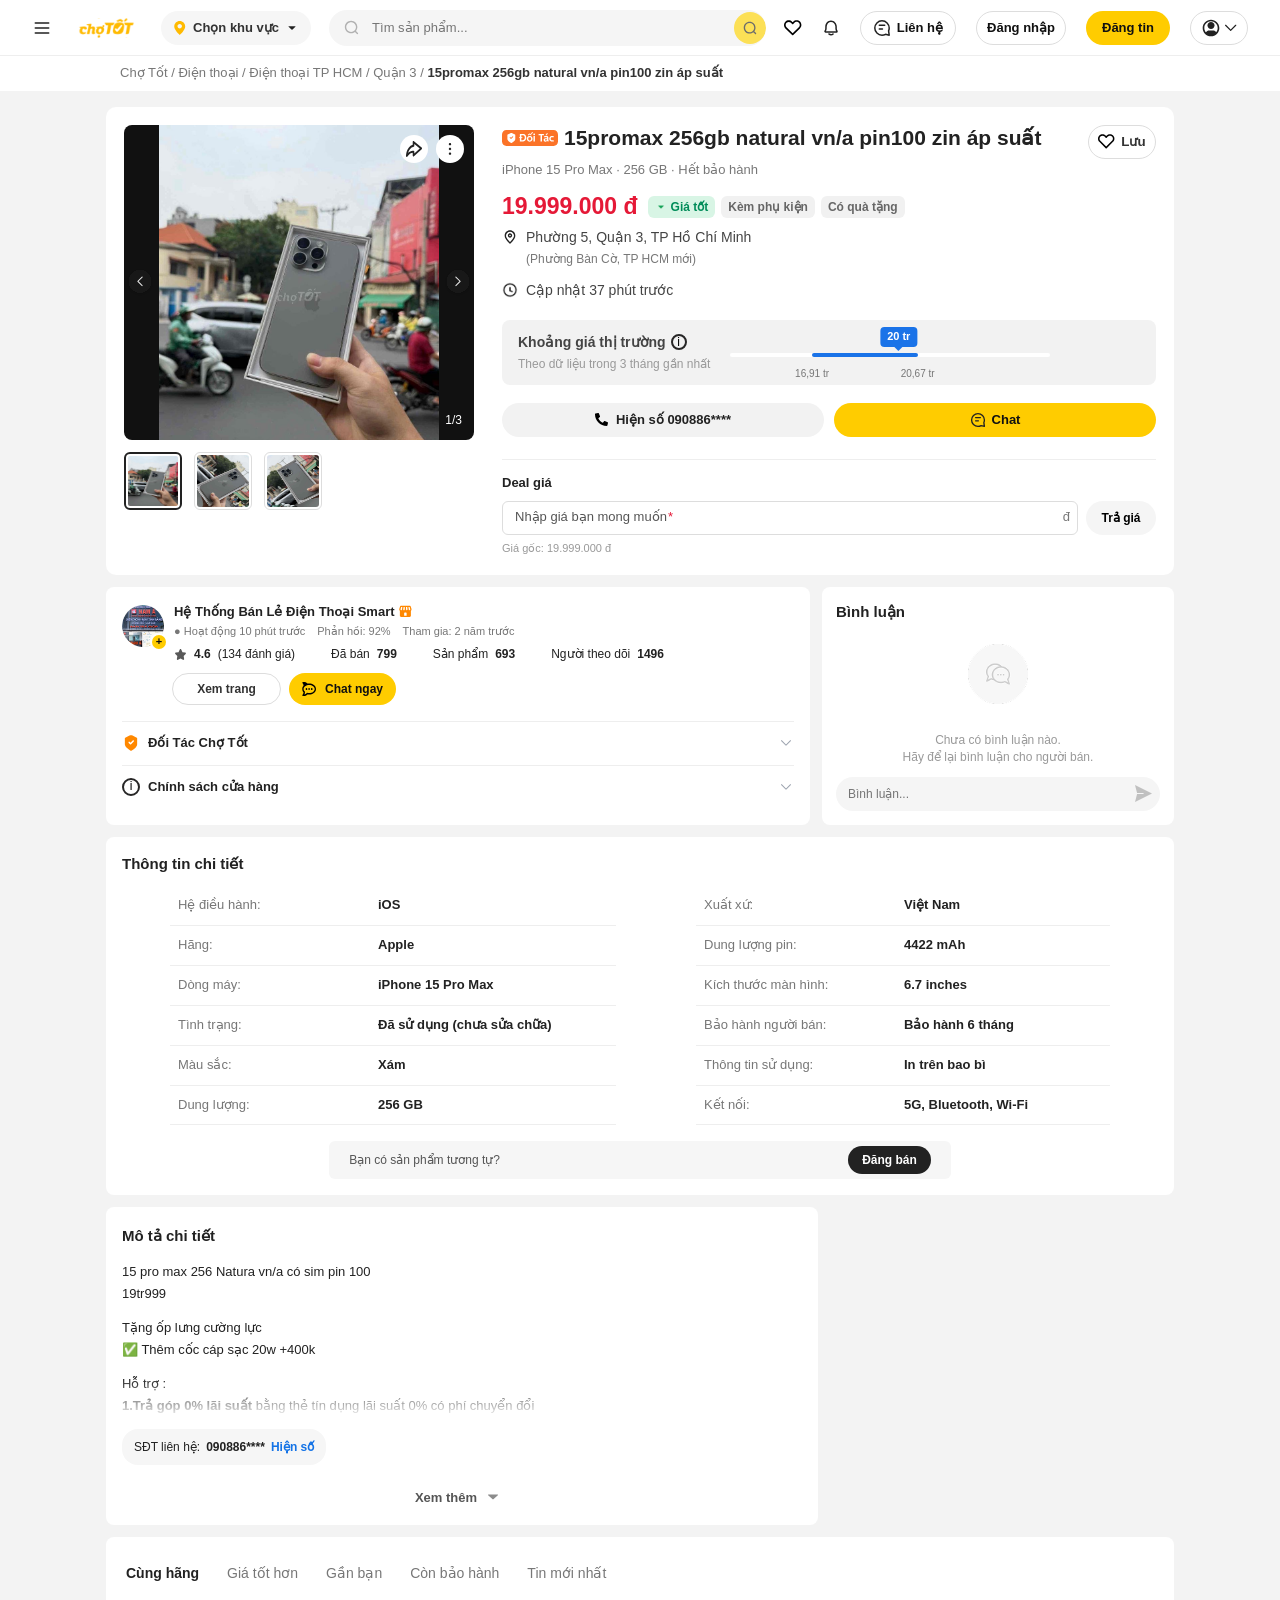
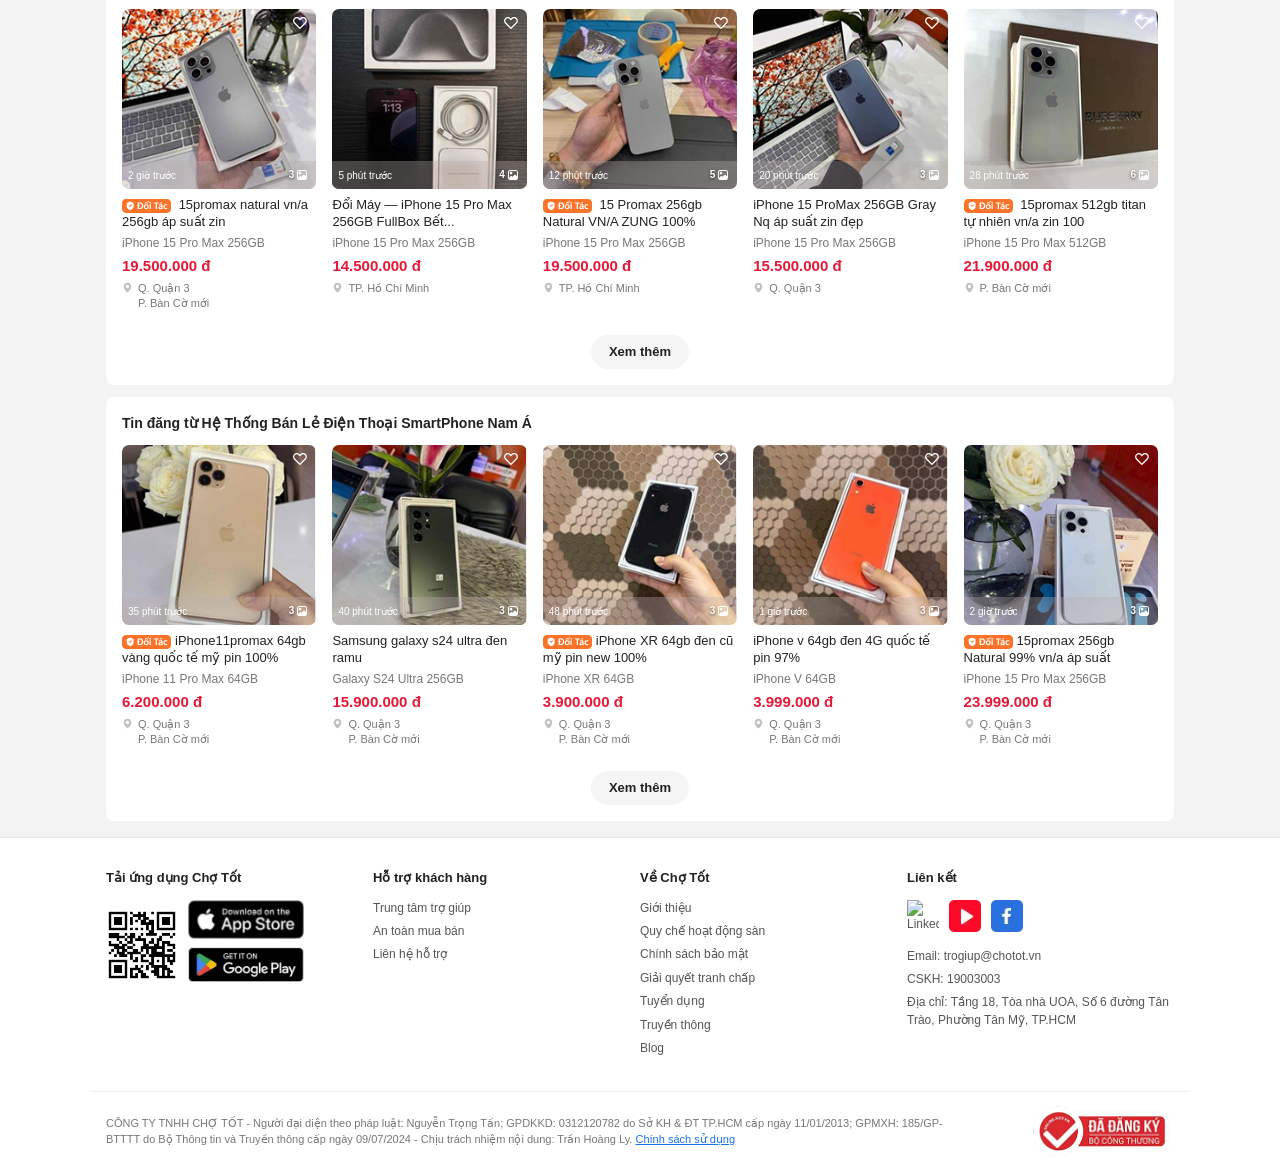
==== commit ce7149eb: "Update shop listings and accordion comments in elt.html Removed old comments and added new sections " ====
--- a/elt.html
+++ b/elt.html
@@ -214,7 +214,6 @@
         </span>
       </div>
 
-      <!-- Accordion: Chính sách cửa hàng -->
       <!-- Accordion: Chính sách cửa hàng -->
       <div class="accordion-shop">
         <span class="accordion-left">
@@ -289,6 +288,255 @@
     
 
   </div>
+  <!-- Tabs: Cùng hãng / Giá tốt hơn / Gần bạn / Còn bảo hành / Tin mới nhất -->
+  <section class="similar-section">
+    <div class="tab-bar">
+      <button class="tab-btn active" onclick="setTab(this, 'cung-hang')">Cùng hãng</button>
+      <button class="tab-btn" onclick="setTab(this, 'gia-tot-hon')">Giá tốt hơn</button>
+      <button class="tab-btn" onclick="setTab(this, 'cung-hang')">Gần bạn</button>
+      <button class="tab-btn" onclick="setTab(this, 'gia-tot-hon')">Còn bảo hành</button>
+      <button class="tab-btn" onclick="setTab(this, 'cung-hang')">Tin mới nhất</button>
+    </div>
+
+    <!-- TAB: CÙNG HÀNG -->
+    <div class="product-grid tab-content active" id="cung-hang">
+      <article class="listing-card">
+        <div class="listing-img">
+          <img src="images/cunghang_1.png" alt="">
+          <span>2 giờ trước</span>
+          <button class="card-btn-heart">
+            <img src="images/tym_rao_elt.svg" alt="Yêu thích">
+          </button>
+          <div class="card-btn-image-wrap">
+            <b class="card-btn-image-number">3</b>
+            <img class="card-btn-image" src="images/anh_rao_elt.svg" alt="">
+          </div>
+        </div>
+        <h3 class="listing-title">
+          <img src="images/doi_tac.svg" alt="Đối tác">
+          <span>15promax natural vn/a 256gb áp suất zin</span>
+        </h3>
+        <p class="listing-meta">iPhone 15 Pro Max 256GB</p>
+        <strong>19.500.000 đ</strong>
+        <p class="listing-location">
+          <img src="images/dia_chi.svg" alt=""> Q. Quận 3<br>P. Bàn Cờ mới
+        </p>
+      </article>
+
+      <article class="listing-card">
+        <div class="listing-img">
+          <img src="images/cunghang_2.png" alt="">
+          <span>5 phút trước</span>
+          <button class="card-btn-heart">
+            <img src="images/tym_rao_elt.svg" alt="Yêu thích">
+          </button>
+          <div class="card-btn-image-wrap">
+            <b class="card-btn-image-number">4</b>
+            <img class="card-btn-image" src="images/anh_rao_elt.svg" alt="">
+          </div>
+        </div>
+        <h3 class="listing-title">
+          <span>Đổi Máy — iPhone 15 Pro Max 256GB FullBox Bết...</span>
+        </h3>
+        <p class="listing-meta">iPhone 15 Pro Max 256GB</p>
+        <strong>14.500.000 đ</strong>
+        <p class="listing-location">
+          <img src="images/dia_chi.svg" alt=""> TP. Hồ Chí Minh
+        </p>
+      </article>
+
+      <article class="listing-card">
+        <div class="listing-img">
+          <img src="images/cunghang_3.png" alt="">
+          <span>12 phút trước</span>
+          <button class="card-btn-heart">
+            <img src="images/tym_rao_elt.svg" alt="Yêu thích">
+          </button>
+          <div class="card-btn-image-wrap">
+            <b class="card-btn-image-number">5</b>
+            <img class="card-btn-image" src="images/anh_rao_elt.svg" alt="">
+          </div>
+        </div>
+        <h3 class="listing-title">
+          <img src="images/doi_tac.svg" alt="Đối tác">
+          <span>15 Promax 256gb Natural VN/A ZUNG 100%</span>
+        </h3>
+        <p class="listing-meta">iPhone 15 Pro Max 256GB</p>
+        <strong>19.500.000 đ</strong>
+        <p class="listing-location">
+          <img src="images/dia_chi.svg" alt=""> TP. Hồ Chí Minh
+        </p>
+      </article>
+
+      <article class="listing-card">
+        <div class="listing-img">
+          <img src="images/cunghang_4.png" alt="">
+          <span>20 phút trước</span>
+          <button class="card-btn-heart">
+            <img src="images/tym_rao_elt.svg" alt="Yêu thích">
+          </button>
+          <div class="card-btn-image-wrap">
+            <b class="card-btn-image-number">3</b>
+            <img class="card-btn-image" src="images/anh_rao_elt.svg" alt="">
+          </div>
+        </div>
+        <h3 class="listing-title">
+          <span>iPhone 15 ProMax 256GB Gray Nq áp suất zin đẹp</span>
+        </h3>
+        <p class="listing-meta">iPhone 15 Pro Max 256GB</p>
+        <strong>15.500.000 đ</strong>
+        <p class="listing-location">
+          <img src="images/dia_chi.svg" alt=""> Q. Quận 3
+        </p>
+      </article>
+
+      <article class="listing-card">
+        <div class="listing-img">
+          <img src="images/cunghang_5.png" alt="">
+          <span>28 phút trước</span>
+          <button class="card-btn-heart">
+            <img src="images/tym_rao_elt.svg" alt="Yêu thích">
+          </button>
+          <div class="card-btn-image-wrap">
+            <b class="card-btn-image-number">6</b>
+            <img class="card-btn-image" src="images/anh_rao_elt.svg" alt="">
+          </div>
+        </div>
+        <h3 class="listing-title">
+          <img src="images/doi_tac.svg" alt="Đối tác">
+          <span>15promax 512gb titan tự nhiên vn/a zin 100</span>
+        </h3>
+        <p class="listing-meta">iPhone 15 Pro Max 512GB</p>
+        <strong>21.900.000 đ</strong>
+        <p class="listing-location">
+          <img src="images/dia_chi.svg" alt=""> P. Bàn Cờ mới
+        </p>
+      </article>
+    </div>
+
+    <!-- TAB: GIÁ TỐT HƠN -->
+    <div class="product-grid tab-content" id="gia-tot-hon">
+      <article class="listing-card">
+        <div class="listing-img">
+          <img src="images/giatothon_1.png" alt="">
+          <span>30 phút trước</span>
+
+          <img class="card-video-icon" src="images/video.svg" alt="Video">
+
+          <button class="card-btn-heart">
+            <img src="images/tym_rao_elt.svg" alt="Yêu thích">
+          </button>
+
+          <div class="card-btn-image-wrap">
+            <b class="card-btn-image-number">6</b>
+            <img class="card-btn-image" src="images/anh_rao_elt.svg" alt="">
+          </div>
+        </div>
+        <h3 class="listing-title">
+          <span>Apple iPhone 15 Pro Max 256GB VN/A</span>
+        </h3>
+        <p class="listing-meta">iPhone 15 Pro Max 256GB</p>
+        <strong>18.900.000 đ</strong>
+        <p class="listing-location">
+          <img src="images/dia_chi.svg" alt=""> Q. Quận 3
+        </p>
+      </article>
+
+      <article class="listing-card">
+        <div class="listing-img">
+          <img src="images/giatothon_2.png" alt="">
+          <span>35 phút trước</span>
+          <button class="card-btn-heart">
+            <img src="images/tym_rao_elt.svg" alt="Yêu thích">
+          </button>
+          <div class="card-btn-image-wrap">
+            <b class="card-btn-image-number">5</b>
+            <img class="card-btn-image" src="images/anh_rao_elt.svg" alt="">
+          </div>
+        </div>
+        <h3 class="listing-title">
+          <img src="images/doi_tac.svg" alt="Đối tác">
+          <span>15promax-natural 256GB VN/A đẹp keng áp suất zin</span>
+        </h3>
+        <p class="listing-meta">iPhone 15 Pro Max 256GB</p>
+        <strong>18.999.000 đ</strong>
+        <p class="listing-location">
+          <img src="images/dia_chi.svg" alt=""> Q. Quận 3
+        </p>
+      </article>
+
+      <article class="listing-card">
+        <div class="listing-img">
+          <img src="images/giatothon_3.png" alt="">
+          <img class="card-video-icon" src="images/video.svg" alt="Video">
+          <span>42 phút trước</span>
+          <button class="card-btn-heart">
+            <img src="images/tym_rao_elt.svg" alt="Yêu thích">
+          </button>
+          <div class="card-btn-image-wrap">
+            <b class="card-btn-image-number">3</b>
+            <img class="card-btn-image" src="images/anh_rao_elt.svg" alt="">
+          </div>
+        </div>
+        <h3 class="listing-title">
+          <span>Samsung Galaxy s24 ultra đen ramu fullbox</span>
+        </h3>
+        <p class="listing-meta">Galaxy S24 Ultra 256GB</p>
+        <strong>17.990.000 đ</strong>
+        <p class="listing-location">
+          <img src="images/dia_chi.svg" alt=""> TP. Hồ Chí Minh
+        </p>
+      </article>
+
+      <article class="listing-card">
+        <div class="listing-img">
+          <img src="images/giatothon_4.png" alt="">
+          <span>50 phút trước</span>
+          <button class="card-btn-heart">
+            <img src="images/tym_rao_elt.svg" alt="Yêu thích">
+          </button>
+          <div class="card-btn-image-wrap">
+            <b class="card-btn-image-number">5</b>
+            <img class="card-btn-image" src="images/anh_rao_elt.svg" alt="">
+          </div>
+        </div>
+        <h3 class="listing-title">
+          <img src="images/doi_tac.svg" alt="Đối tác">
+          <span>15promax 256GB Natural VN/A đen áp suất zin fullbox</span>
+        </h3>
+        <p class="listing-meta">iPhone 15 Pro Max 256GB</p>
+        <strong>16.500.000 đ</strong>
+        <p class="listing-location">
+          <img src="images/dia_chi.svg" alt=""> TP. Hồ Chí Minh
+        </p>
+      </article>
+
+      <article class="listing-card">
+        <div class="listing-img">
+          <img src="images/giatothon_5.png" alt="">
+          <span>1 giờ trước</span>
+          <button class="card-btn-heart">
+            <img src="images/tym_rao_elt.svg" alt="Yêu thích">
+          </button>
+          <div class="card-btn-image-wrap">
+            <b class="card-btn-image-number">4</b>
+            <img class="card-btn-image" src="images/anh_rao_elt.svg" alt="">
+          </div>
+        </div>
+        <h3 class="listing-title">
+          <span>Apple iPhone 15 Pro Max 256GB Nature VN/A</span>
+        </h3>
+        <p class="listing-meta">iPhone 15 Pro Max 256GB</p>
+        <strong>18.800.000 đ</strong>
+        <p class="listing-location">
+          <img src="images/dia_chi.svg" alt=""> Q. Quận 3
+        </p>
+      </article>
+    </div>
+
+
+    <button class="load-more">Xem thêm</button>
+  </section>
   <!-- Tin đăng từ shop -->
   <section class="similar-section">
     <p class="shop-heading">Tin đăng từ <a href="#">Hệ Thống Bán Lẻ Điện Thoại SmartPhone Nam Á</a></p>
@@ -363,257 +611,7 @@
     <button class="load-more">Xem thêm</button>
   </section>
 
-  <!-- Tabs: Cùng hàng / Giá tốt hơn / Gần bạn / Còn bảo hành / Tin mới nhất -->
-  <!-- Tabs: Cùng hàng / Giá tốt hơn / Gần bạn / Còn bảo hành / Tin mới nhất -->
-  <section class="similar-section">
-    <div class="tab-bar">
-      <button class="tab-btn active" onclick="setTab(this, 'cung-hang')">Cùng hàng</button>
-      <button class="tab-btn" onclick="setTab(this, 'gia-tot-hon')">Giá tốt hơn</button>
-      <button class="tab-btn" onclick="setTab(this, 'cung-hang')">Gần bạn</button>
-      <button class="tab-btn" onclick="setTab(this, 'gia-tot-hon')">Còn bảo hành</button>
-      <button class="tab-btn" onclick="setTab(this, 'cung-hang')">Tin mới nhất</button>
-    </div>
-
-    <!-- TAB: CÙNG HÀNG -->
-    <div class="product-grid tab-content active" id="cung-hang">
-      <article class="listing-card">
-        <div class="listing-img">
-          <img src="images/cunghang_1.png" alt="">
-          <span>2 giờ trước</span>
-          <button class="card-btn-heart">
-            <img src="images/tym_rao_elt.svg" alt="Yêu thích">
-          </button>
-          <div class="card-btn-image-wrap">
-            <b class="card-btn-image-number">3</b>
-            <img class="card-btn-image" src="images/anh_rao_elt.svg" alt="">
-          </div>
-        </div>
-        <h3 class="listing-title">
-          <img src="images/doi_tac.svg" alt="Đối tác">
-          <span>15promax natural vn/a 256gb áp suất zin</span>
-        </h3>
-        <p class="listing-meta">iPhone 15 Pro Max 256GB</p>
-        <strong>19.500.000 đ</strong>
-        <p class="listing-location">
-          <img src="images/dia_chi.svg" alt=""> Q. Quận 3<br>P. Bàn Cờ mới
-        </p>
-      </article>
-
-      <article class="listing-card">
-        <div class="listing-img">
-          <img src="images/cunghang_2.png" alt="">
-          <span>5 phút trước</span>
-          <button class="card-btn-heart">
-            <img src="images/tym_rao_elt.svg" alt="Yêu thích">
-          </button>
-          <div class="card-btn-image-wrap">
-            <b class="card-btn-image-number">4</b>
-            <img class="card-btn-image" src="images/anh_rao_elt.svg" alt="">
-          </div>
-        </div>
-        <h3 class="listing-title">
-          <span>Đổi Máy — iPhone 15 Pro Max 256GB FullBox Bết...</span>
-        </h3>
-        <p class="listing-meta">iPhone 15 Pro Max 256GB</p>
-        <strong>14.500.000 đ</strong>
-        <p class="listing-location">
-          <img src="images/dia_chi.svg" alt=""> TP. Hồ Chí Minh
-        </p>
-      </article>
-
-      <article class="listing-card">
-        <div class="listing-img">
-          <img src="images/cunghang_3.png" alt="">
-          <span>12 phút trước</span>
-          <button class="card-btn-heart">
-            <img src="images/tym_rao_elt.svg" alt="Yêu thích">
-          </button>
-          <div class="card-btn-image-wrap">
-            <b class="card-btn-image-number">5</b>
-            <img class="card-btn-image" src="images/anh_rao_elt.svg" alt="">
-          </div>
-        </div>
-        <h3 class="listing-title">
-          <img src="images/doi_tac.svg" alt="Đối tác">
-          <span>15 Promax 256gb Natural VN/A ZUNG 100%</span>
-        </h3>
-        <p class="listing-meta">iPhone 15 Pro Max 256GB</p>
-        <strong>19.500.000 đ</strong>
-        <p class="listing-location">
-          <img src="images/dia_chi.svg" alt=""> TP. Hồ Chí Minh
-        </p>
-      </article>
-
-      <article class="listing-card">
-        <div class="listing-img">
-          <img src="images/cunghang_4.png" alt="">
-          <span>20 phút trước</span>
-          <button class="card-btn-heart">
-            <img src="images/tym_rao_elt.svg" alt="Yêu thích">
-          </button>
-          <div class="card-btn-image-wrap">
-            <b class="card-btn-image-number">3</b>
-            <img class="card-btn-image" src="images/anh_rao_elt.svg" alt="">
-          </div>
-        </div>
-        <h3 class="listing-title">
-          <span>iPhone 15 ProMax 256GB Gray Nq áp suất zin đẹp</span>
-        </h3>
-        <p class="listing-meta">iPhone 15 Pro Max 256GB</p>
-        <strong>15.500.000 đ</strong>
-        <p class="listing-location">
-          <img src="images/dia_chi.svg" alt=""> Q. Quận 3
-        </p>
-      </article>
-
-      <article class="listing-card">
-        <div class="listing-img">
-          <img src="images/cunghang_5.png" alt="">
-          <span>28 phút trước</span>
-          <button class="card-btn-heart">
-            <img src="images/tym_rao_elt.svg" alt="Yêu thích">
-          </button>
-          <div class="card-btn-image-wrap">
-            <b class="card-btn-image-number">6</b>
-            <img class="card-btn-image" src="images/anh_rao_elt.svg" alt="">
-          </div>
-        </div>
-        <h3 class="listing-title">
-          <img src="images/doi_tac.svg" alt="Đối tác">
-          <span>15promax 512gb titan tự nhiên vn/a zin 100</span>
-        </h3>
-        <p class="listing-meta">iPhone 15 Pro Max 512GB</p>
-        <strong>21.900.000 đ</strong>
-        <p class="listing-location">
-          <img src="images/dia_chi.svg" alt=""> P. Bàn Cờ mới
-        </p>
-      </article>
-    </div>
-
-    <!-- TAB: GIÁ TỐT HƠN -->
-    <div class="product-grid tab-content" id="gia-tot-hon">
-      <article class="listing-card">
-        <div class="listing-img">
-          <img src="images/giatothon_1.png" alt="">
-          <span>30 phút trước</span>
-
-          <img class="card-video-icon" src="images/video.svg" alt="Video">
-
-          <button class="card-btn-heart">
-            <img src="images/tym_rao_elt.svg" alt="Yêu thích">
-          </button>
-
-          <div class="card-btn-image-wrap">
-            <b class="card-btn-image-number">6</b>
-            <img class="card-btn-image" src="images/anh_rao_elt.svg" alt="">
-          </div>
-        </div>
-        <h3 class="listing-title">
-          <span>Apple iPhone 15 Pro Max 256GB VN/A</span>
-        </h3>
-        <p class="listing-meta">iPhone 15 Pro Max 256GB</p>
-        <strong>18.900.000 đ</strong>
-        <p class="listing-location">
-          <img src="images/dia_chi.svg" alt=""> Q. Quận 3
-        </p>
-      </article>
-
-      <article class="listing-card">
-        <div class="listing-img">
-          <img src="images/giatothon_2.png" alt="">
-          <span>35 phút trước</span>
-          <button class="card-btn-heart">
-            <img src="images/tym_rao_elt.svg" alt="Yêu thích">
-          </button>
-          <div class="card-btn-image-wrap">
-            <b class="card-btn-image-number">5</b>
-            <img class="card-btn-image" src="images/anh_rao_elt.svg" alt="">
-          </div>
-        </div>
-        <h3 class="listing-title">
-          <img src="images/doi_tac.svg" alt="Đối tác">
-          <span>15promax-natural 256GB VN/A đẹp keng áp suất zin</span>
-        </h3>
-        <p class="listing-meta">iPhone 15 Pro Max 256GB</p>
-        <strong>18.999.000 đ</strong>
-        <p class="listing-location">
-          <img src="images/dia_chi.svg" alt=""> Q. Quận 3
-        </p>
-      </article>
-
-      <article class="listing-card">
-        <div class="listing-img">
-          <img src="images/giatothon_3.png" alt="">
-          <img class="card-video-icon" src="images/video.svg" alt="Video">
-          <span>42 phút trước</span>
-          <button class="card-btn-heart">
-            <img src="images/tym_rao_elt.svg" alt="Yêu thích">
-          </button>
-          <div class="card-btn-image-wrap">
-            <b class="card-btn-image-number">3</b>
-            <img class="card-btn-image" src="images/anh_rao_elt.svg" alt="">
-          </div>
-        </div>
-        <h3 class="listing-title">
-          <span>Samsung Galaxy s24 ultra đen ramu fullbox</span>
-        </h3>
-        <p class="listing-meta">Galaxy S24 Ultra 256GB</p>
-        <strong>17.990.000 đ</strong>
-        <p class="listing-location">
-          <img src="images/dia_chi.svg" alt=""> TP. Hồ Chí Minh
-        </p>
-      </article>
-
-      <article class="listing-card">
-        <div class="listing-img">
-          <img src="images/giatothon_4.png" alt="">
-          <span>50 phút trước</span>
-          <button class="card-btn-heart">
-            <img src="images/tym_rao_elt.svg" alt="Yêu thích">
-          </button>
-          <div class="card-btn-image-wrap">
-            <b class="card-btn-image-number">5</b>
-            <img class="card-btn-image" src="images/anh_rao_elt.svg" alt="">
-          </div>
-        </div>
-        <h3 class="listing-title">
-          <img src="images/doi_tac.svg" alt="Đối tác">
-          <span>15promax 256GB Natural VN/A đen áp suất zin fullbox</span>
-        </h3>
-        <p class="listing-meta">iPhone 15 Pro Max 256GB</p>
-        <strong>16.500.000 đ</strong>
-        <p class="listing-location">
-          <img src="images/dia_chi.svg" alt=""> TP. Hồ Chí Minh
-        </p>
-      </article>
-
-      <article class="listing-card">
-        <div class="listing-img">
-          <img src="images/giatothon_5.png" alt="">
-          <span>1 giờ trước</span>
-          <button class="card-btn-heart">
-            <img src="images/tym_rao_elt.svg" alt="Yêu thích">
-          </button>
-          <div class="card-btn-image-wrap">
-            <b class="card-btn-image-number">4</b>
-            <img class="card-btn-image" src="images/anh_rao_elt.svg" alt="">
-          </div>
-        </div>
-        <h3 class="listing-title">
-          <span>Apple iPhone 15 Pro Max 256GB Nature VN/A</span>
-        </h3>
-        <p class="listing-meta">iPhone 15 Pro Max 256GB</p>
-        <strong>18.800.000 đ</strong>
-        <p class="listing-location">
-          <img src="images/dia_chi.svg" alt=""> Q. Quận 3
-        </p>
-      </article>
-    </div>
-
-
-    <button class="load-more">Xem thêm</button>
-  </section>
-
+  
 </main>
 
 <footer class="footer">
